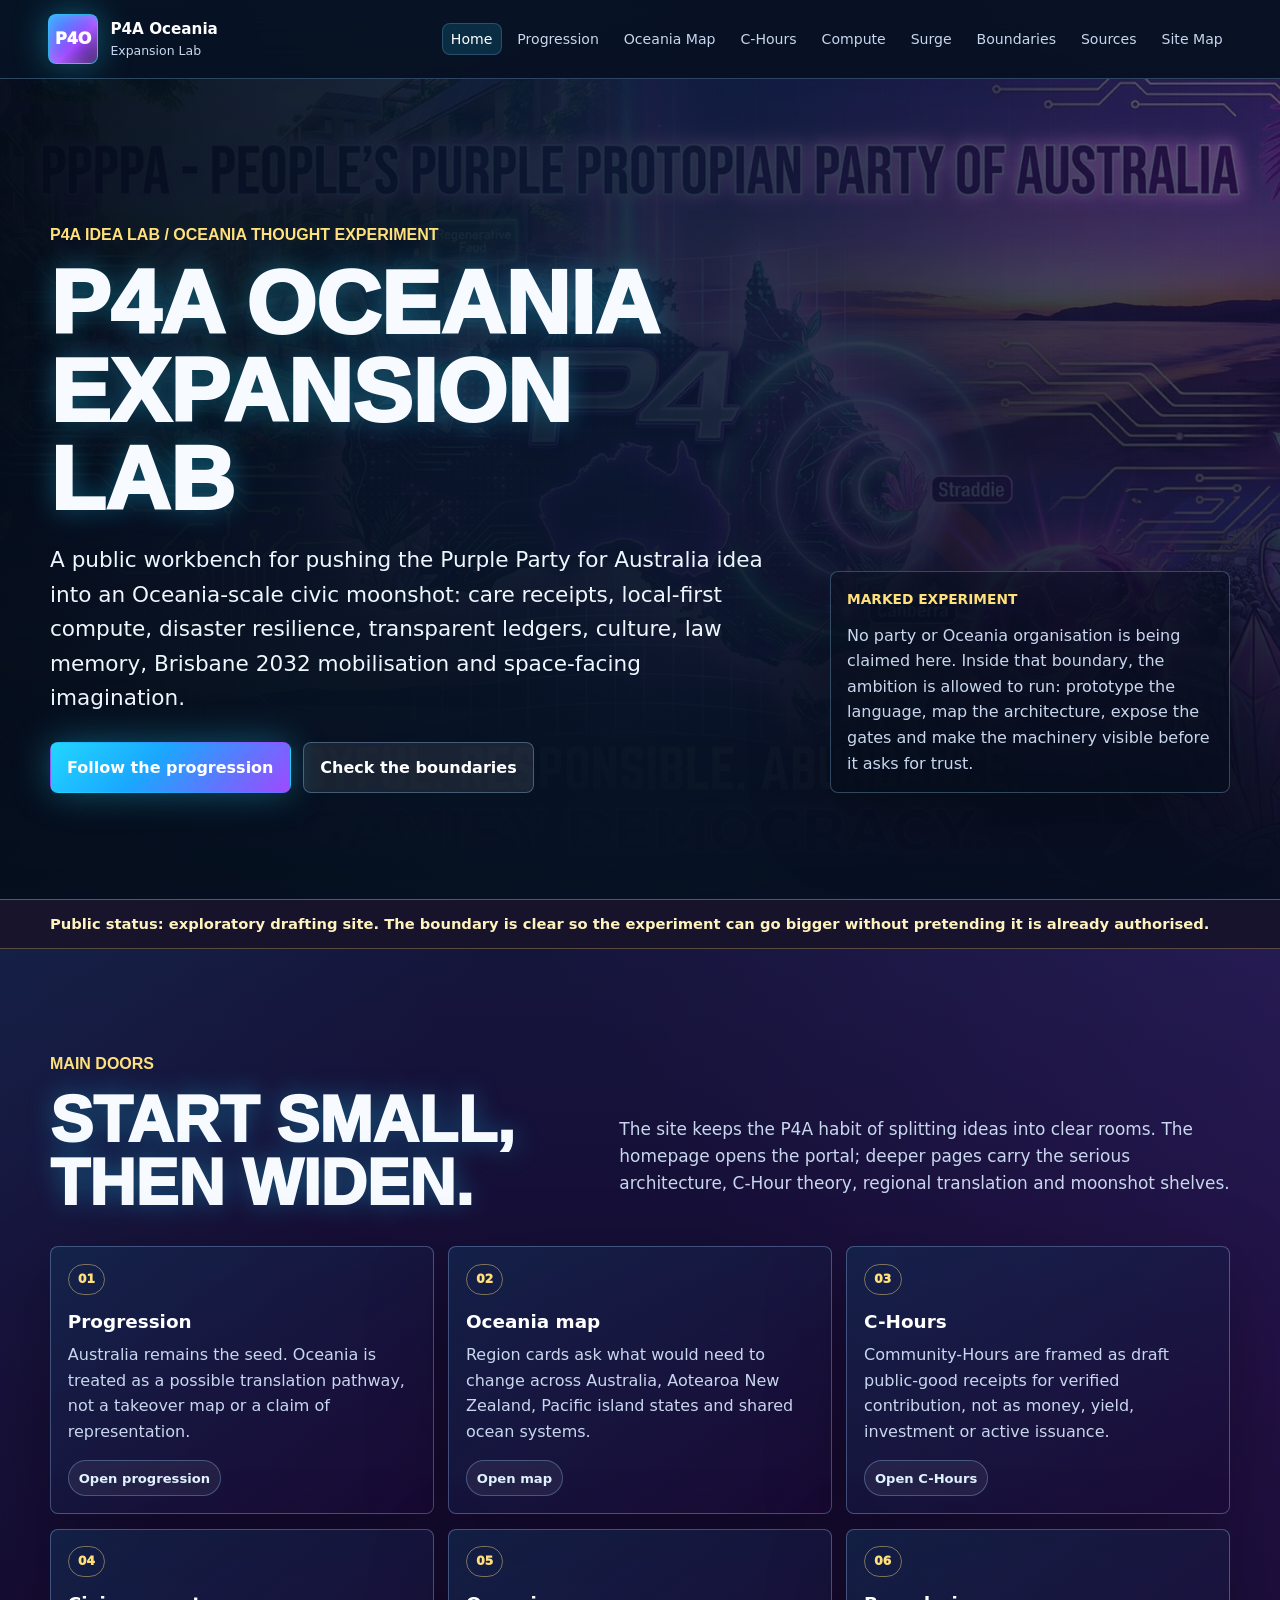
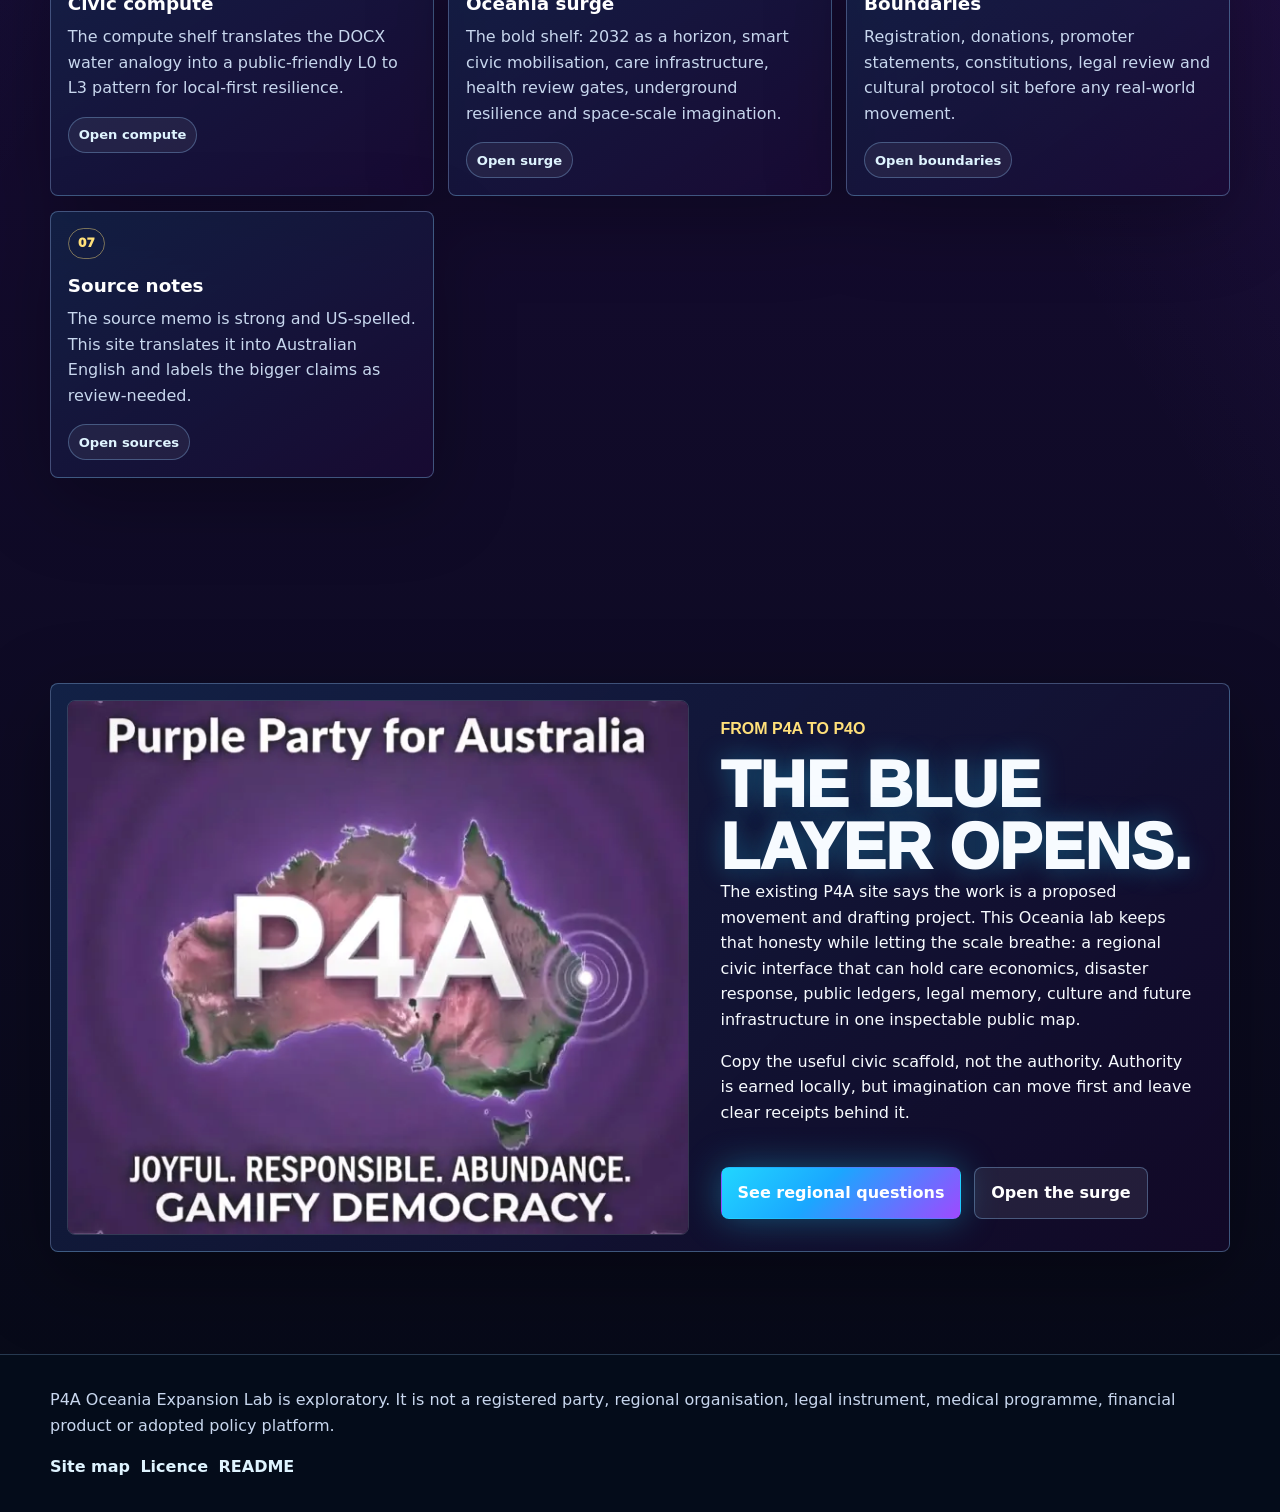
==== index.html @ 48893c46 "Create P4A Oceania expansion lab site" ====
<!doctype html>
<html lang="en-AU">
<head>
  <meta charset="utf-8">
  <meta name="viewport" content="width=device-width, initial-scale=1">
  <title>P4A Oceania Expansion Lab</title>
  <meta name="description" content="A blue-purple public idea lab exploring how the P4A civic workbench could translate across Oceania without overclaiming party, legal or policy status.">
  <meta name="theme-color" content="#102A4A">
  <link rel="icon" type="image/svg+xml" href="assets/favicon.svg">
  <link rel="stylesheet" href="styles.css">
</head>
<body>
  <a class="skip-link" href="#main">Skip to content</a>
  <header class="site-header">
    <a class="brand" href="index.html"><span class="brand-mark">P4O</span><span class="brand-text"><strong>P4A Oceania</strong><span>Expansion Lab</span></span></a>
    <button class="icon-button nav-toggle" type="button" data-nav-toggle aria-expanded="false" aria-label="Open navigation">Menu</button>
    <nav class="site-nav" data-nav aria-label="Main navigation">
      <a href="index.html" aria-current="page">Home</a>
      <a href="pages/progression.html">Progression</a>
      <a href="pages/oceania-map.html">Oceania Map</a>
      <a href="pages/c-hours.html">C-Hours</a>
      <a href="pages/compute.html">Compute</a>
      <a href="pages/surge.html">Surge</a>
      <a href="pages/compliance.html">Boundaries</a>
      <a href="pages/source-notes.html">Sources</a>
      <a href="pages/site-map.html">Site Map</a>
    </nav>
  </header>

  <main id="main">
    <section class="hero">
      <div class="hero-image"><img loading="eager" fetchpriority="high" decoding="async" src="assets/p4a-hero-wide.jpg" alt="Purple and blue civic artwork adapted from the P4A visual system"></div>
      <div class="hero-content hero-grid reveal">
        <div>
          <p class="eyebrow">P4A idea lab / Oceania thought experiment</p>
          <h1>P4A Oceania Expansion Lab</h1>
          <p class="hero-copy">A public workbench for pushing the Purple Party for Australia idea into an Oceania-scale civic moonshot: care receipts, local-first compute, disaster resilience, transparent ledgers, culture, law memory, Brisbane 2032 mobilisation and space-facing imagination.</p>
          <div class="hero-actions">
            <a class="button button-primary" href="pages/progression.html">Follow the progression</a>
            <a class="button button-secondary" href="pages/compliance.html">Check the boundaries</a>
          </div>
        </div>
        <aside class="status-card" aria-label="Project status">
          <strong>Marked experiment</strong>
          <p>No party or Oceania organisation is being claimed here. Inside that boundary, the ambition is allowed to run: prototype the language, map the architecture, expose the gates and make the machinery visible before it asks for trust.</p>
        </aside>
      </div>
    </section>

    <div class="notice-strip"><span>Public status: exploratory drafting site. The boundary is clear so the experiment can go bigger without pretending it is already authorised.</span></div>

    <section class="section">
      <div class="section-heading reveal">
        <div><p class="eyebrow">Main doors</p><h2>Start small, then widen.</h2></div>
        <p>The site keeps the P4A habit of splitting ideas into clear rooms. The homepage opens the portal; deeper pages carry the serious architecture, C-Hour theory, regional translation and moonshot shelves.</p>
      </div>
      <div class="feature-grid reveal">
        <article class="card">
          <span>01</span>
          <h3>Progression</h3>
          <p>Australia remains the seed. Oceania is treated as a possible translation pathway, not a takeover map or a claim of representation.</p>
          <div class="signal-row"><a href="pages/progression.html">Open progression</a></div>
        </article>
        <article class="card">
          <span>02</span>
          <h3>Oceania map</h3>
          <p>Region cards ask what would need to change across Australia, Aotearoa New Zealand, Pacific island states and shared ocean systems.</p>
          <div class="signal-row"><a href="pages/oceania-map.html">Open map</a></div>
        </article>
        <article class="card">
          <span>03</span>
          <h3>C-Hours</h3>
          <p>Community-Hours are framed as draft public-good receipts for verified contribution, not as money, yield, investment or active issuance.</p>
          <div class="signal-row"><a href="pages/c-hours.html">Open C-Hours</a></div>
        </article>
        <article class="card">
          <span>04</span>
          <h3>Civic compute</h3>
          <p>The compute shelf translates the DOCX water analogy into a public-friendly L0 to L3 pattern for local-first resilience.</p>
          <div class="signal-row"><a href="pages/compute.html">Open compute</a></div>
        </article>
        <article class="card">
          <span>05</span>
          <h3>Oceania surge</h3>
          <p>The bold shelf: 2032 as a horizon, smart civic mobilisation, care infrastructure, health review gates, underground resilience and space-scale imagination.</p>
          <div class="signal-row"><a href="pages/surge.html">Open surge</a></div>
        </article>
        <article class="card">
          <span>06</span>
          <h3>Boundaries</h3>
          <p>Registration, donations, promoter statements, constitutions, legal review and cultural protocol sit before any real-world movement.</p>
          <div class="signal-row"><a href="pages/compliance.html">Open boundaries</a></div>
        </article>
        <article class="card">
          <span>07</span>
          <h3>Source notes</h3>
          <p>The source memo is strong and US-spelled. This site translates it into Australian English and labels the bigger claims as review-needed.</p>
          <div class="signal-row"><a href="pages/source-notes.html">Open sources</a></div>
        </article>
      </div>
    </section>

    <section class="section">
      <div class="media-panel reveal">
        <img loading="lazy" decoding="async" src="assets/p4a-map-card.webp" alt="P4A map artwork used as the Australian seed reference">
        <div class="media-copy">
          <p class="eyebrow">From P4A to P4O</p>
          <h2>The blue layer opens.</h2>
          <p>The existing P4A site says the work is a proposed movement and drafting project. This Oceania lab keeps that honesty while letting the scale breathe: a regional civic interface that can hold care economics, disaster response, public ledgers, legal memory, culture and future infrastructure in one inspectable public map.</p>
          <p>Copy the useful civic scaffold, not the authority. Authority is earned locally, but imagination can move first and leave clear receipts behind it.</p>
          <div class="hero-actions">
            <a class="button button-primary" href="pages/oceania-map.html">See regional questions</a>
            <a class="button button-secondary" href="pages/surge.html">Open the surge</a>
          </div>
        </div>
      </div>
    </section>
  </main>

  <footer class="site-footer">
    <div>
      <p>P4A Oceania Expansion Lab is exploratory. It is not a registered party, regional organisation, legal instrument, medical programme, financial product or adopted policy platform.</p>
      <nav class="footer-links" aria-label="Footer links"><a href="pages/site-map.html">Site map</a><a href="LICENCE.md">Licence</a><a href="README.md">README</a></nav>
    </div>
  </footer>
  <script src="script.js"></script>
</body>
</html>
---- styles.css ----
:root {
  --void: #06101f;
  --deep: #08182c;
  --royal: #32115f;
  --grape: #6430bb;
  --violet: #9f49ff;
  --amethyst: #d9b6ff;
  --plasma: #ff55e6;
  --reef: #21d6ff;
  --blue: #1aa7ff;
  --green: #29e68b;
  --gold: #ffe07a;
  --text: #f7fbff;
  --muted: #c8d7ee;
  --soft: #91aed6;
  --line: rgba(151, 206, 255, 0.34);
  --glass: rgba(9, 28, 54, 0.72);
  --glass-strong: rgba(22, 50, 94, 0.84);
  --max: 1180px;
  --radius: 8px;
  color-scheme: dark;
}

* {
  box-sizing: border-box;
}

html {
  width: 100%;
  max-width: 100%;
  overflow-x: hidden;
  scroll-behavior: smooth;
}

body {
  margin: 0;
  width: 100%;
  max-width: 100%;
  min-height: 100vh;
  color: var(--text);
  font-family: Inter, ui-sans-serif, system-ui, -apple-system, BlinkMacSystemFont, "Segoe UI", sans-serif;
  line-height: 1.6;
  background:
    linear-gradient(120deg, rgba(33, 214, 255, 0.12), transparent 34%),
    linear-gradient(240deg, rgba(159, 73, 255, 0.2), transparent 42%),
    linear-gradient(180deg, #102a4a 0%, #170b34 45%, #060a16 100%);
  overflow-x: hidden;
  -webkit-text-size-adjust: 100%;
}

body::before {
  content: "";
  position: fixed;
  inset: 0;
  z-index: -2;
  background:
    linear-gradient(90deg, rgba(151, 206, 255, .08) 1px, transparent 1px),
    linear-gradient(0deg, rgba(151, 206, 255, .08) 1px, transparent 1px);
  background-size: 42px 42px;
  mask-image: linear-gradient(180deg, rgba(0,0,0,.86), rgba(0,0,0,.16));
}

body::after {
  content: "";
  position: fixed;
  inset: 0;
  z-index: -1;
  pointer-events: none;
  background: linear-gradient(180deg, rgba(6, 16, 31, .08), rgba(6, 16, 31, .78));
}

a {
  color: inherit;
}

img {
  display: block;
  max-width: 100%;
}

main, section, article, div, p, h1, h2, h3, span, a {
  min-width: 0;
}

.skip-link {
  position: absolute;
  left: 1rem;
  top: -5rem;
  z-index: 100;
  border-radius: 4px;
  padding: .7rem 1rem;
  background: var(--gold);
  color: #1d1630;
  font-weight: 900;
}

.skip-link:focus {
  top: 1rem;
}

.site-header {
  position: sticky;
  top: 0;
  z-index: 50;
  display: flex;
  flex-wrap: wrap;
  align-items: center;
  justify-content: space-between;
  gap: .75rem 1rem;
  padding: .85rem clamp(1rem, 4vw, 3rem);
  border-bottom: 1px solid rgba(151, 206, 255, .28);
  background: rgba(5, 13, 27, .86);
  backdrop-filter: blur(18px);
}

.brand {
  display: inline-flex;
  align-items: center;
  gap: .75rem;
  min-width: 13rem;
  text-decoration: none;
}

.brand-mark {
  display: grid;
  place-items: center;
  width: 3.15rem;
  height: 3.15rem;
  border: 1px solid rgba(33, 214, 255, .78);
  border-radius: 8px;
  background: linear-gradient(135deg, var(--blue), var(--violet) 58%, var(--royal));
  color: #fff;
  box-shadow: 0 0 34px rgba(33, 214, 255, .38), inset 0 0 16px rgba(255,255,255,.24);
  font-weight: 1000;
}

.brand-text {
  display: grid;
  color: var(--muted);
  font-size: .78rem;
}

.brand-text strong {
  color: white;
  font-size: .95rem;
}

.nav-toggle,
.icon-button.nav-toggle {
  display: none;
}

.site-nav {
  display: flex;
  flex: 1 1 44rem;
  flex-wrap: wrap;
  align-items: center;
  justify-content: flex-end;
  gap: .35rem .4rem;
  color: var(--muted);
  font-size: .88rem;
  line-height: 1.15;
}

.site-nav a {
  border-radius: 8px;
  padding: .5rem .58rem;
  text-decoration: none;
  white-space: nowrap;
}

.site-nav a:hover,
.site-nav a[aria-current="page"] {
  background: rgba(33, 214, 255, .14);
  color: white;
  box-shadow: inset 0 0 0 1px rgba(151, 206, 255, .22);
}

.button,
.icon-button {
  min-height: 2.7rem;
  border-radius: 8px;
  font: inherit;
  font-weight: 900;
}

.icon-button {
  display: inline-grid;
  place-items: center;
  border: 1px solid var(--line);
  padding: 0 .85rem;
  background: rgba(255,255,255,.08);
  color: white;
  cursor: pointer;
}

.button {
  display: inline-flex;
  align-items: center;
  justify-content: center;
  gap: .55rem;
  border: 1px solid transparent;
  padding: .75rem 1rem;
  text-decoration: none;
}

.button-primary {
  background: linear-gradient(135deg, var(--reef), var(--blue) 42%, var(--violet));
  color: white;
  box-shadow: 0 0 36px rgba(33, 214, 255, .34);
}

.button-secondary {
  border-color: var(--line);
  background: rgba(255,255,255,.08);
  color: white;
}

.hero {
  position: relative;
  display: grid;
  min-height: calc(100vh - 5rem);
  align-items: center;
  overflow: hidden;
  padding: clamp(4rem, 8vw, 7rem) clamp(1rem, 4vw, 3rem) clamp(2rem, 5vw, 4rem);
}

.hero-image {
  position: absolute;
  inset: 0;
  z-index: -1;
}

.hero-image img {
  width: 100%;
  height: 100%;
  object-fit: cover;
  opacity: .58;
  filter: saturate(1.18) contrast(1.08) hue-rotate(18deg);
}

.hero-image::after {
  content: "";
  position: absolute;
  inset: 0;
  background:
    linear-gradient(90deg, rgba(4, 11, 24, .95) 0%, rgba(8, 28, 54, .78) 48%, rgba(40, 13, 78, .38) 100%),
    linear-gradient(0deg, rgba(6, 10, 22, .97), transparent 48%);
}

.hero-content {
  width: min(100%, var(--max));
  margin: 0 auto;
}

.hero-grid {
  display: grid;
  grid-template-columns: minmax(0, 1fr) minmax(17rem, 25rem);
  gap: clamp(1.2rem, 4vw, 3rem);
  align-items: end;
}

.status-card {
  display: grid;
  gap: .8rem;
  border: 1px solid rgba(151, 206, 255, .3);
  border-radius: var(--radius);
  padding: 1rem;
  background: linear-gradient(180deg, rgba(5, 13, 27, .52), rgba(5, 13, 27, .78));
  box-shadow: 0 24px 80px rgba(0,0,0,.32);
}

.status-card strong {
  color: var(--gold);
  font-size: .86rem;
  text-transform: uppercase;
}

.status-card p {
  margin: 0;
  color: var(--muted);
}

.eyebrow {
  margin: 0 0 .75rem;
  color: var(--gold);
  font-family: Rajdhani, Inter, sans-serif;
  font-weight: 900;
  text-transform: uppercase;
}

h1, h2, h3 {
  letter-spacing: 0;
}

h1, h2 {
  margin: 0;
  font-family: Montserrat, Inter, sans-serif;
  font-weight: 1000;
  line-height: .98;
  text-transform: uppercase;
  text-shadow: 0 0 26px rgba(33, 214, 255, .34);
}

h1 {
  max-width: 14ch;
  font-size: clamp(2.7rem, 7vw, 6.4rem);
}

h2 {
  font-size: clamp(2.05rem, 5vw, 4.7rem);
}

h3 {
  margin: 0 0 .6rem;
  font-size: 1.15rem;
  line-height: 1.18;
}

p {
  margin-top: 0;
}

.hero-copy {
  max-width: 55rem;
  margin: 1.25rem 0 0;
  color: #eef7ff;
  font-size: clamp(1.08rem, 2vw, 1.35rem);
}

.hero-actions {
  display: flex;
  flex-wrap: wrap;
  gap: .8rem;
  margin-top: 1.6rem;
}

.section {
  padding: clamp(4rem, 8vw, 7rem) clamp(1rem, 4vw, 3rem);
}

.section > * {
  width: min(100%, var(--max));
  margin-right: auto;
  margin-left: auto;
}

.section-heading {
  display: grid;
  grid-template-columns: minmax(0, .88fr) minmax(18rem, 1fr);
  gap: 2rem;
  align-items: end;
  margin-bottom: 2rem;
}

.section-heading p:not(.eyebrow) {
  color: var(--muted);
  font-size: 1.06rem;
}

.notice-strip {
  border-top: 1px solid rgba(255, 224, 122, .34);
  border-bottom: 1px solid rgba(255, 224, 122, .28);
  padding: .78rem clamp(1rem, 4vw, 3rem);
  background: rgba(24, 19, 42, .9);
  color: #fff3bd;
  font-size: .92rem;
  font-weight: 820;
}

.notice-strip span {
  display: block;
  width: min(100%, var(--max));
  margin: 0 auto;
}

.feature-grid,
.phase-grid,
.region-grid,
.principle-grid {
  display: grid;
  gap: .9rem;
}

.feature-grid {
  grid-template-columns: repeat(3, minmax(0, 1fr));
}

.phase-grid,
.region-grid {
  grid-template-columns: repeat(2, minmax(0, 1fr));
}

.principle-grid {
  grid-template-columns: repeat(4, minmax(0, 1fr));
}

.card,
.phase-card,
.region-card,
.principle-card,
.source-panel {
  border: 1px solid var(--line);
  border-radius: var(--radius);
  background: linear-gradient(145deg, rgba(19, 45, 84, .6), rgba(27, 10, 54, .7));
  box-shadow: 0 24px 80px rgba(0,0,0,.26);
}

.card,
.phase-card,
.region-card,
.principle-card {
  min-height: 13rem;
  padding: 1.05rem;
}

.card p,
.phase-card p,
.region-card p,
.principle-card p,
.source-panel p,
.site-footer p {
  color: var(--muted);
}

.card span,
.phase-card span,
.region-card span,
.principle-card span,
.source-panel span {
  display: inline-grid;
  width: fit-content;
  margin-bottom: 1rem;
  border: 1px solid rgba(255, 224, 122, .44);
  border-radius: 999px;
  padding: .28rem .58rem;
  color: var(--gold);
  font-size: .76rem;
  font-weight: 950;
  text-transform: uppercase;
}

.card h3,
.phase-card h3,
.region-card h3,
.principle-card h3 {
  color: white;
}

.media-panel {
  display: grid;
  grid-template-columns: minmax(0, 1.1fr) minmax(18rem, .9fr);
  gap: 1rem;
  align-items: stretch;
  border: 1px solid var(--line);
  border-radius: var(--radius);
  padding: 1rem;
  background: linear-gradient(135deg, rgba(22, 50, 94, .58), rgba(20, 8, 42, .78));
  box-shadow: 0 24px 80px rgba(0,0,0,.34);
}

.media-panel img {
  width: 100%;
  height: 100%;
  min-height: 23rem;
  border: 1px solid rgba(255,255,255,.15);
  border-radius: 8px;
  object-fit: cover;
}

.media-copy {
  display: grid;
  align-content: center;
  padding: clamp(.6rem, 2vw, 1rem);
}

.page-hero {
  min-height: 60vh;
}

.page-hero h1 {
  max-width: 13ch;
}

.page-shell {
  display: grid;
  gap: 1rem;
  width: min(100%, var(--max));
  margin-inline: auto;
}

.source-panel {
  padding: clamp(1rem, 3vw, 1.35rem);
}

.source-panel h2 {
  max-width: 18ch;
  font-size: clamp(1.8rem, 4vw, 3.4rem);
}

.source-panel strong {
  color: white;
}

.source-panel ul,
.source-panel ol {
  display: grid;
  gap: .55rem;
  margin: .8rem 0 0;
  padding-left: 1.25rem;
  color: var(--muted);
}

.status-list {
  display: grid;
  gap: .7rem;
  margin: 1rem 0 0;
  padding: 0;
  list-style: none;
}

.status-list li {
  border: 1px solid rgba(151, 206, 255, .22);
  border-radius: 8px;
  padding: .85rem;
  background: rgba(255,255,255,.055);
  color: var(--muted);
}

.status-list strong {
  display: block;
  margin-bottom: .18rem;
  color: #fff;
}

.signal-row {
  display: flex;
  flex-wrap: wrap;
  gap: .55rem;
  margin-top: 1rem;
}

.signal-row a,
.signal-row span {
  display: inline-flex;
  align-items: center;
  min-height: 2.25rem;
  border: 1px solid rgba(151, 206, 255, .32);
  border-radius: 999px;
  padding: .32rem .62rem;
  background: rgba(255,255,255,.06);
  color: #dff4ff;
  font-size: .82rem;
  font-weight: 850;
  text-decoration: none;
}

.region-switcher {
  display: grid;
  gap: .9rem;
}

.region-buttons {
  display: flex;
  flex-wrap: wrap;
  gap: .45rem;
}

.region-buttons button {
  min-height: 2.45rem;
  border: 1px solid rgba(151, 206, 255, .35);
  border-radius: 8px;
  padding: .45rem .65rem;
  background: rgba(255,255,255,.07);
  color: #f7fbff;
  font: inherit;
  font-size: .86rem;
  font-weight: 900;
  cursor: pointer;
}

.region-buttons button:hover,
.region-buttons button:focus-visible,
.region-buttons button.is-active {
  border-color: rgba(255, 224, 122, .72);
  background: rgba(255, 224, 122, .13);
  color: #fff3bd;
}

.region-card[hidden],
.phase-card[hidden] {
  display: none;
}

.ocean-chart {
  position: relative;
  min-height: 22rem;
  overflow: hidden;
  border: 1px solid var(--line);
  border-radius: var(--radius);
  background:
    linear-gradient(90deg, rgba(151, 206, 255, .08) 1px, transparent 1px),
    linear-gradient(0deg, rgba(151, 206, 255, .08) 1px, transparent 1px),
    linear-gradient(145deg, rgba(5, 24, 46, .92), rgba(34, 14, 68, .82));
  background-size: 34px 34px, 34px 34px, auto;
}

.chart-node {
  position: absolute;
  display: grid;
  place-items: center;
  width: clamp(4.5rem, 14vw, 8rem);
  aspect-ratio: 1;
  border: 1px solid rgba(255,255,255,.26);
  border-radius: 50%;
  background: linear-gradient(135deg, rgba(33, 214, 255, .28), rgba(159, 73, 255, .34));
  color: white;
  font-weight: 950;
  text-align: center;
  box-shadow: 0 0 38px rgba(33, 214, 255, .22);
}

.chart-node:nth-child(1) { left: 12%; top: 45%; }
.chart-node:nth-child(2) { left: 43%; top: 28%; }
.chart-node:nth-child(3) { right: 12%; top: 20%; }
.chart-node:nth-child(4) { right: 22%; bottom: 14%; }
.chart-node:nth-child(5) { left: 29%; bottom: 12%; }

.next-trail {
  display: flex;
  flex-wrap: wrap;
  justify-content: space-between;
  gap: .75rem;
  padding-top: 1rem;
}

.site-footer {
  display: flex;
  flex-wrap: wrap;
  justify-content: space-between;
  gap: 1rem;
  border-top: 1px solid rgba(151, 206, 255, .24);
  padding: 2rem clamp(1rem, 4vw, 3rem);
  background: rgba(5, 13, 27, .9);
}

.site-footer > * {
  width: min(100%, var(--max));
  margin-inline: auto;
}

.footer-links {
  display: flex;
  flex-wrap: wrap;
  gap: .65rem;
}

.footer-links a {
  color: #dff4ff;
  font-weight: 850;
  text-decoration: none;
}

.floating-actions {
  position: fixed;
  right: clamp(.75rem, 2vw, 1.3rem);
  bottom: calc(.9rem + env(safe-area-inset-bottom));
  z-index: 90;
  display: flex;
  flex-direction: column;
  gap: .45rem;
  align-items: flex-end;
  opacity: 0;
  pointer-events: none;
  transform: translateY(.8rem);
  transition: opacity .18s ease, transform .18s ease;
}

.floating-actions.is-visible {
  opacity: 1;
  pointer-events: auto;
  transform: translateY(0);
}

.floating-top-button {
  min-height: 2.75rem;
  border: 1px solid rgba(255, 224, 122, .5);
  border-radius: 8px;
  padding: .62rem .82rem;
  background: rgba(5, 13, 27, .9);
  color: #fff3bd;
  font: inherit;
  font-size: .86rem;
  font-weight: 950;
  text-decoration: none;
  box-shadow: 0 0 28px rgba(33, 214, 255, .24);
  backdrop-filter: blur(14px);
  cursor: pointer;
}

.floating-top-button::before {
  content: "^";
  margin-right: .35rem;
}

.reveal {
  opacity: 0;
  transform: translateY(14px);
  transition: opacity .55s ease, transform .55s ease;
}

.reveal.is-visible {
  opacity: 1;
  transform: none;
}

@media (prefers-reduced-motion: reduce) {
  html {
    scroll-behavior: auto;
  }

  .reveal {
    opacity: 1;
    transform: none;
    transition: none;
  }
}

@media (max-width: 980px) {
  .hero-grid,
  .section-heading,
  .media-panel {
    grid-template-columns: 1fr;
  }

  .feature-grid,
  .phase-grid,
  .region-grid,
  .principle-grid {
    grid-template-columns: repeat(2, minmax(0, 1fr));
  }

  .media-panel img {
    min-height: 18rem;
  }
}

@media (max-width: 760px) {
  .site-header {
    align-items: stretch;
  }

  .brand {
    min-width: 0;
  }

  .nav-toggle,
  .icon-button.nav-toggle {
    display: inline-grid;
  }

  .site-nav {
    display: none;
    flex: 1 0 100%;
    justify-content: stretch;
  }

  .site-nav.is-open {
    display: grid;
    grid-template-columns: 1fr;
  }

  .site-nav a {
    min-height: 2.4rem;
    white-space: normal;
  }

  h1 {
    max-width: 100%;
    font-size: clamp(2.2rem, 13vw, 3.1rem);
  }

  h2 {
    font-size: clamp(1.85rem, 10vw, 2.7rem);
  }

  .hero,
  .section {
    padding-left: .9rem;
    padding-right: .9rem;
  }

  .feature-grid,
  .phase-grid,
  .region-grid,
  .principle-grid {
    grid-template-columns: 1fr;
  }

  .card,
  .phase-card,
  .region-card,
  .principle-card,
  .source-panel {
    min-height: 0;
    padding: .9rem;
  }

  .media-panel {
    padding: .75rem;
  }

  .media-panel img {
    min-height: 13rem;
  }

  .ocean-chart {
    min-height: 18rem;
  }

  .chart-node {
    width: clamp(4.2rem, 26vw, 5.8rem);
    font-size: .78rem;
  }

  .floating-actions {
    left: .65rem;
    right: .65rem;
    bottom: calc(.65rem + env(safe-area-inset-bottom));
    flex-direction: row;
    justify-content: flex-end;
    align-items: stretch;
  }

  .floating-top-button {
    min-height: 2.45rem;
    padding: .48rem .55rem;
    font-size: .76rem;
  }
}
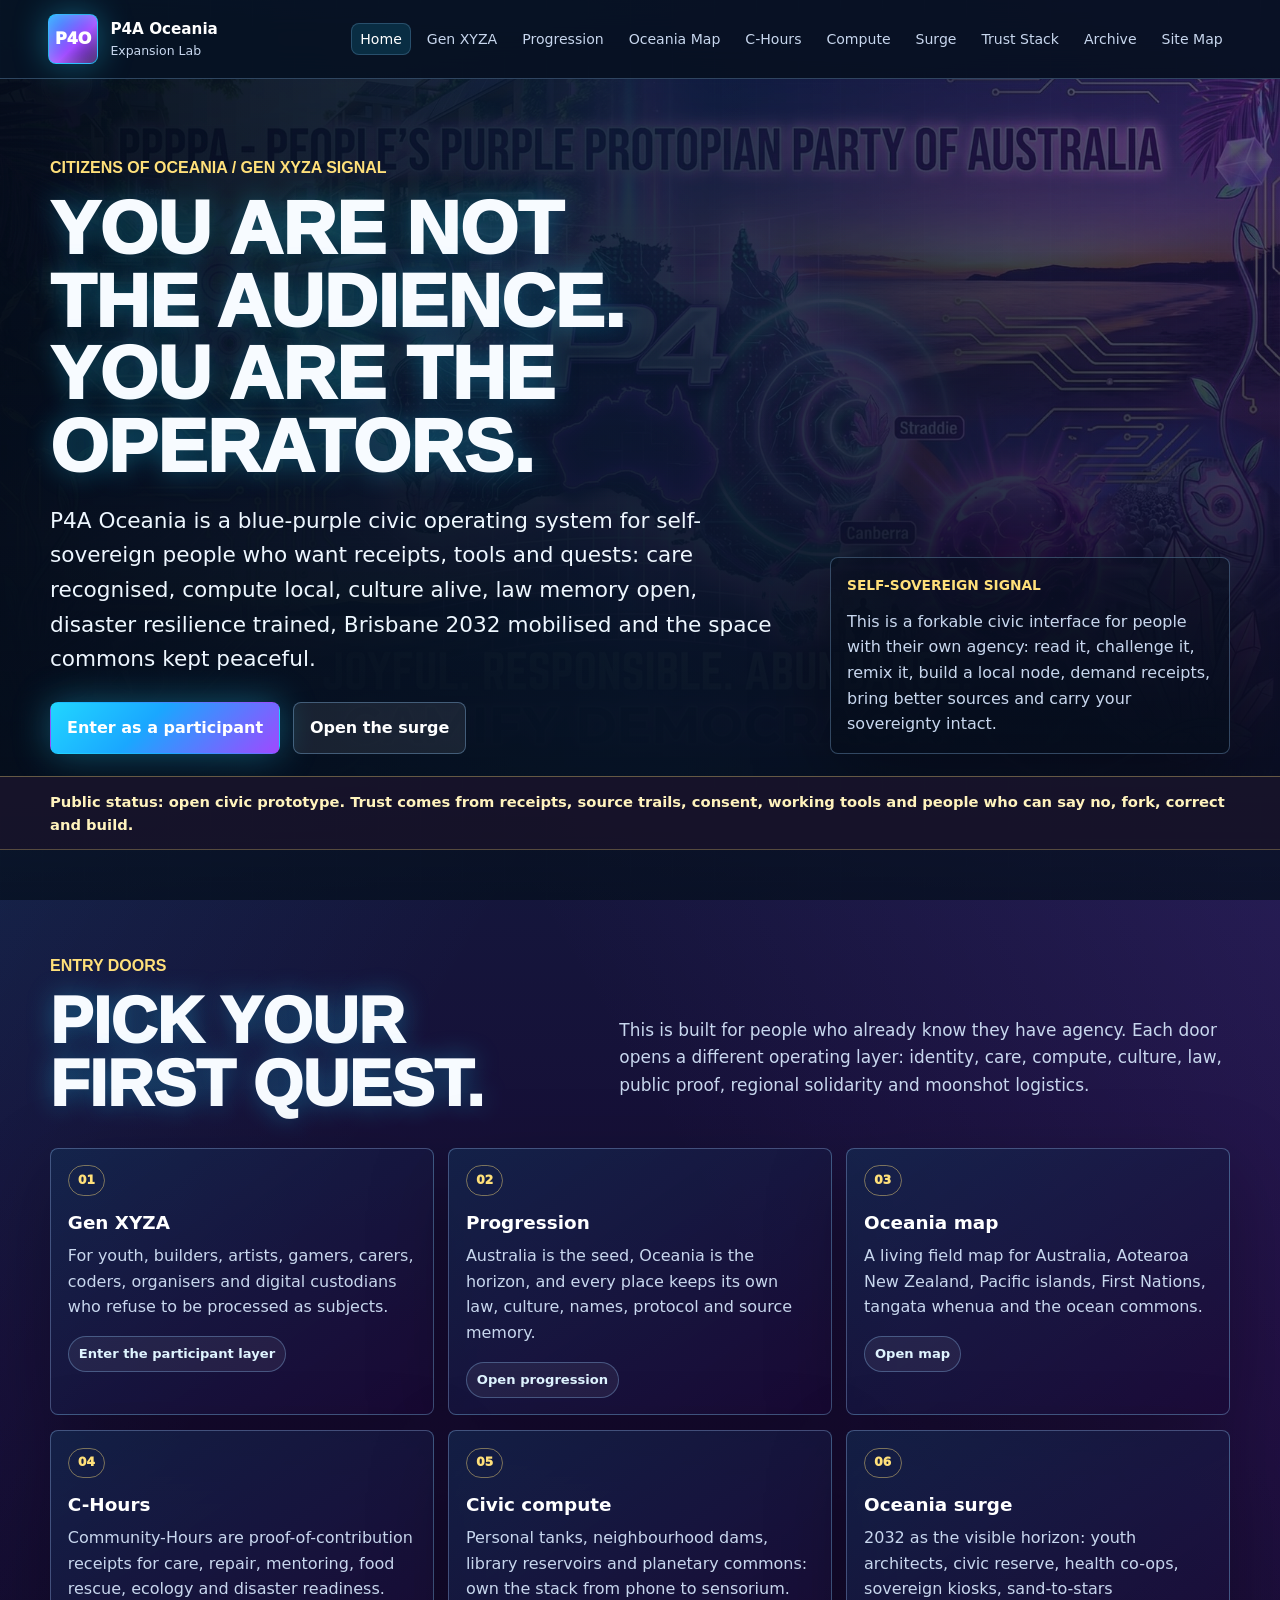
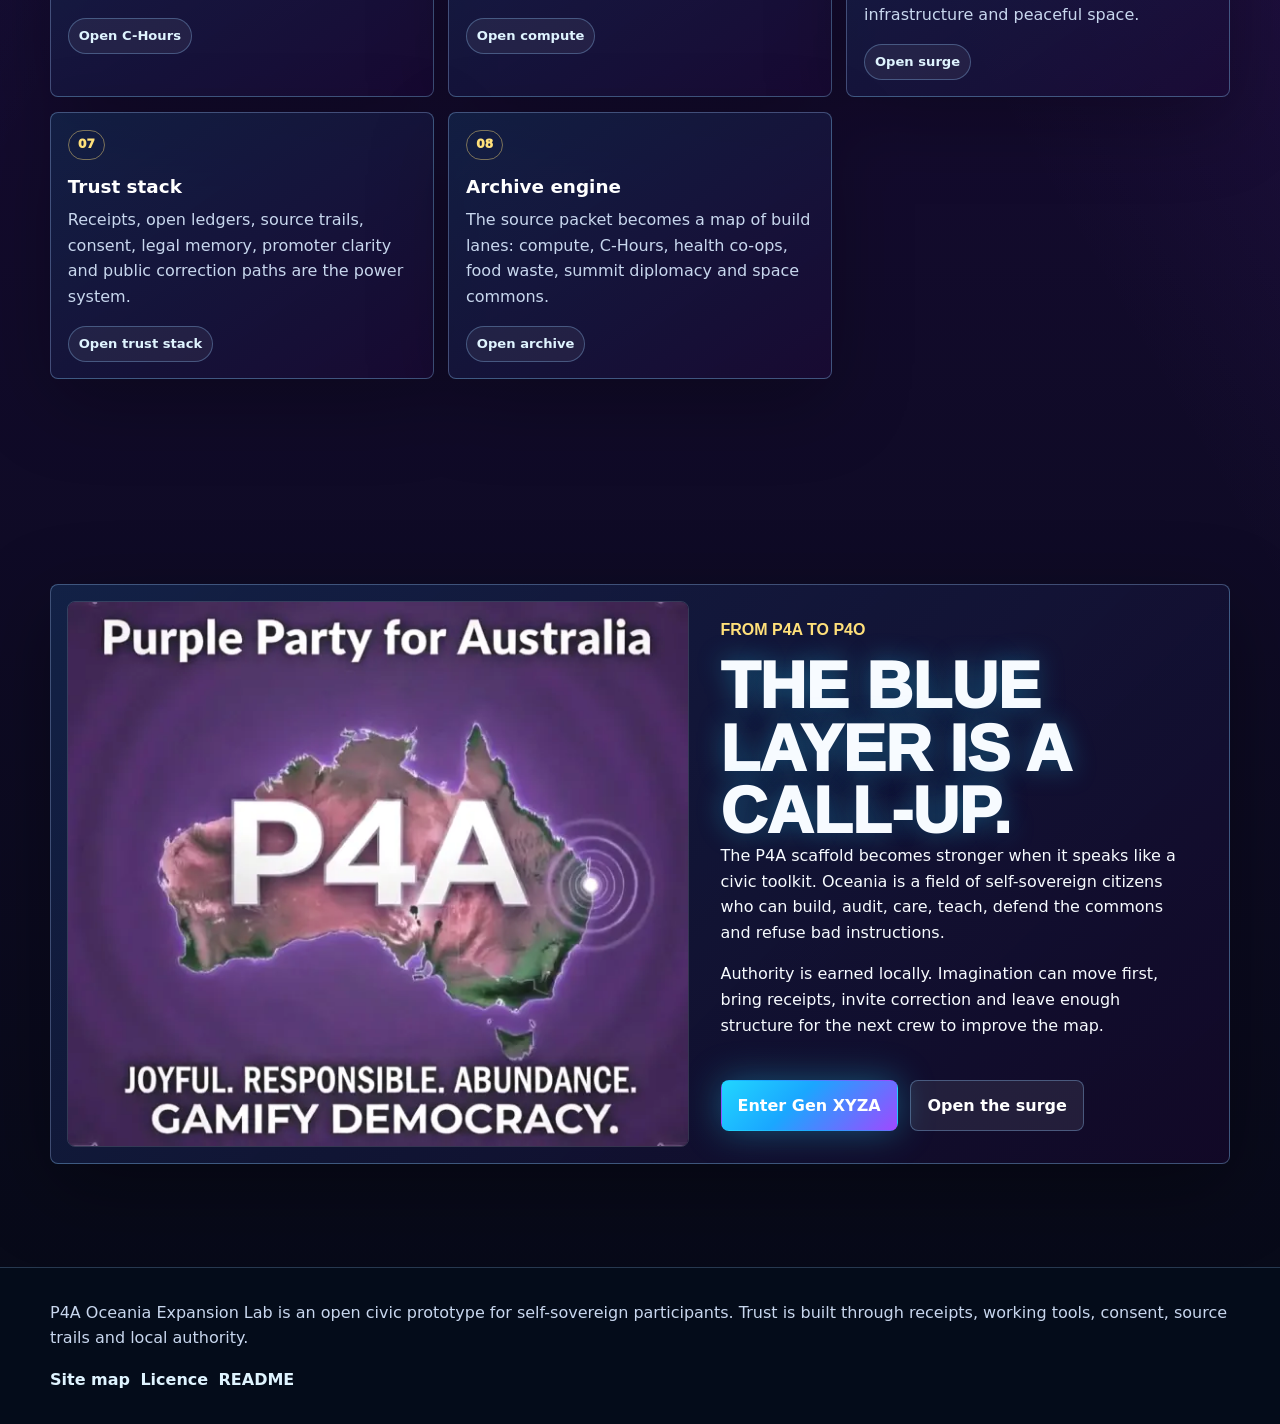
==== commit a898d84a: "Reframe site for self-sovereign Oceania participants" ====
--- a/index.html
+++ b/index.html
@@ -7,7 +7,7 @@
   <meta name="description" content="A blue-purple public idea lab exploring how the P4A civic workbench could translate across Oceania without overclaiming party, legal or policy status.">
   <meta name="theme-color" content="#102A4A">
   <link rel="icon" type="image/svg+xml" href="assets/favicon.svg">
-  <link rel="stylesheet" href="styles.css">
+  <link rel="stylesheet" href="styles.css?v=20260701c">
 </head>
 <body>
   <a class="skip-link" href="#main">Skip to content</a>
@@ -16,13 +16,14 @@
     <button class="icon-button nav-toggle" type="button" data-nav-toggle aria-expanded="false" aria-label="Open navigation">Menu</button>
     <nav class="site-nav" data-nav aria-label="Main navigation">
       <a href="index.html" aria-current="page">Home</a>
+      <a href="pages/gen-xyza.html">Gen XYZA</a>
       <a href="pages/progression.html">Progression</a>
       <a href="pages/oceania-map.html">Oceania Map</a>
       <a href="pages/c-hours.html">C-Hours</a>
       <a href="pages/compute.html">Compute</a>
       <a href="pages/surge.html">Surge</a>
-      <a href="pages/compliance.html">Boundaries</a>
-      <a href="pages/source-notes.html">Sources</a>
+      <a href="pages/compliance.html">Trust Stack</a>
+      <a href="pages/source-notes.html">Archive</a>
       <a href="pages/site-map.html">Site Map</a>
     </nav>
   </header>
@@ -32,70 +33,76 @@
       <div class="hero-image"><img loading="eager" fetchpriority="high" decoding="async" src="assets/p4a-hero-wide.jpg" alt="Purple and blue civic artwork adapted from the P4A visual system"></div>
       <div class="hero-content hero-grid reveal">
         <div>
-          <p class="eyebrow">P4A idea lab / Oceania thought experiment</p>
-          <h1>P4A Oceania Expansion Lab</h1>
-          <p class="hero-copy">A public workbench for pushing the Purple Party for Australia idea into an Oceania-scale civic moonshot: care receipts, local-first compute, disaster resilience, transparent ledgers, culture, law memory, Brisbane 2032 mobilisation and space-facing imagination.</p>
+          <p class="eyebrow">Citizens of Oceania / Gen XYZA signal</p>
+          <h1>You are not the audience. You are the operators.</h1>
+          <p class="hero-copy">P4A Oceania is a blue-purple civic operating system for self-sovereign people who want receipts, tools and quests: care recognised, compute local, culture alive, law memory open, disaster resilience trained, Brisbane 2032 mobilised and the space commons kept peaceful.</p>
           <div class="hero-actions">
-            <a class="button button-primary" href="pages/progression.html">Follow the progression</a>
-            <a class="button button-secondary" href="pages/compliance.html">Check the boundaries</a>
+            <a class="button button-primary" href="pages/gen-xyza.html">Enter as a participant</a>
+            <a class="button button-secondary" href="pages/surge.html">Open the surge</a>
           </div>
         </div>
         <aside class="status-card" aria-label="Project status">
-          <strong>Marked experiment</strong>
-          <p>No party or Oceania organisation is being claimed here. Inside that boundary, the ambition is allowed to run: prototype the language, map the architecture, expose the gates and make the machinery visible before it asks for trust.</p>
+          <strong>Self-sovereign signal</strong>
+          <p>This is a forkable civic interface for people with their own agency: read it, challenge it, remix it, build a local node, demand receipts, bring better sources and carry your sovereignty intact.</p>
         </aside>
       </div>
     </section>
 
-    <div class="notice-strip"><span>Public status: exploratory drafting site. The boundary is clear so the experiment can go bigger without pretending it is already authorised.</span></div>
+    <div class="notice-strip"><span>Public status: open civic prototype. Trust comes from receipts, source trails, consent, working tools and people who can say no, fork, correct and build.</span></div>
 
     <section class="section">
       <div class="section-heading reveal">
-        <div><p class="eyebrow">Main doors</p><h2>Start small, then widen.</h2></div>
-        <p>The site keeps the P4A habit of splitting ideas into clear rooms. The homepage opens the portal; deeper pages carry the serious architecture, C-Hour theory, regional translation and moonshot shelves.</p>
+        <div><p class="eyebrow">Entry doors</p><h2>Pick your first quest.</h2></div>
+        <p>This is built for people who already know they have agency. Each door opens a different operating layer: identity, care, compute, culture, law, public proof, regional solidarity and moonshot logistics.</p>
       </div>
       <div class="feature-grid reveal">
         <article class="card">
           <span>01</span>
+          <h3>Gen XYZA</h3>
+          <p>For youth, builders, artists, gamers, carers, coders, organisers and digital custodians who refuse to be processed as subjects.</p>
+          <div class="signal-row"><a href="pages/gen-xyza.html">Enter the participant layer</a></div>
+        </article>
+        <article class="card">
+          <span>02</span>
           <h3>Progression</h3>
-          <p>Australia remains the seed. Oceania is treated as a possible translation pathway, not a takeover map or a claim of representation.</p>
+          <p>Australia is the seed, Oceania is the horizon, and every place keeps its own law, culture, names, protocol and source memory.</p>
           <div class="signal-row"><a href="pages/progression.html">Open progression</a></div>
         </article>
         <article class="card">
-          <span>02</span>
+          <span>03</span>
           <h3>Oceania map</h3>
-          <p>Region cards ask what would need to change across Australia, Aotearoa New Zealand, Pacific island states and shared ocean systems.</p>
+          <p>A living field map for Australia, Aotearoa New Zealand, Pacific islands, First Nations, tangata whenua and the ocean commons.</p>
           <div class="signal-row"><a href="pages/oceania-map.html">Open map</a></div>
         </article>
         <article class="card">
-          <span>03</span>
+          <span>04</span>
           <h3>C-Hours</h3>
-          <p>Community-Hours are framed as draft public-good receipts for verified contribution, not as money, yield, investment or active issuance.</p>
+          <p>Community-Hours are proof-of-contribution receipts for care, repair, mentoring, food rescue, ecology and disaster readiness.</p>
           <div class="signal-row"><a href="pages/c-hours.html">Open C-Hours</a></div>
         </article>
         <article class="card">
-          <span>04</span>
+          <span>05</span>
           <h3>Civic compute</h3>
-          <p>The compute shelf translates the DOCX water analogy into a public-friendly L0 to L3 pattern for local-first resilience.</p>
+          <p>Personal tanks, neighbourhood dams, library reservoirs and planetary commons: own the stack from phone to sensorium.</p>
           <div class="signal-row"><a href="pages/compute.html">Open compute</a></div>
         </article>
         <article class="card">
-          <span>05</span>
+          <span>06</span>
           <h3>Oceania surge</h3>
-          <p>The bold shelf: 2032 as a horizon, smart civic mobilisation, care infrastructure, health review gates, underground resilience and space-scale imagination.</p>
+          <p>2032 as the visible horizon: youth architects, civic reserve, health co-ops, sovereign kiosks, sand-to-stars infrastructure and peaceful space.</p>
           <div class="signal-row"><a href="pages/surge.html">Open surge</a></div>
         </article>
         <article class="card">
-          <span>06</span>
-          <h3>Boundaries</h3>
-          <p>Registration, donations, promoter statements, constitutions, legal review and cultural protocol sit before any real-world movement.</p>
-          <div class="signal-row"><a href="pages/compliance.html">Open boundaries</a></div>
+          <span>07</span>
+          <h3>Trust stack</h3>
+          <p>Receipts, open ledgers, source trails, consent, legal memory, promoter clarity and public correction paths are the power system.</p>
+          <div class="signal-row"><a href="pages/compliance.html">Open trust stack</a></div>
         </article>
         <article class="card">
-          <span>07</span>
-          <h3>Source notes</h3>
-          <p>The source memo is strong and US-spelled. This site translates it into Australian English and labels the bigger claims as review-needed.</p>
-          <div class="signal-row"><a href="pages/source-notes.html">Open sources</a></div>
+          <span>08</span>
+          <h3>Archive engine</h3>
+          <p>The source packet becomes a map of build lanes: compute, C-Hours, health co-ops, food waste, summit diplomacy and space commons.</p>
+          <div class="signal-row"><a href="pages/source-notes.html">Open archive</a></div>
         </article>
       </div>
     </section>
@@ -105,11 +112,11 @@
         <img loading="lazy" decoding="async" src="assets/p4a-map-card.webp" alt="P4A map artwork used as the Australian seed reference">
         <div class="media-copy">
           <p class="eyebrow">From P4A to P4O</p>
-          <h2>The blue layer opens.</h2>
-          <p>The existing P4A site says the work is a proposed movement and drafting project. This Oceania lab keeps that honesty while letting the scale breathe: a regional civic interface that can hold care economics, disaster response, public ledgers, legal memory, culture and future infrastructure in one inspectable public map.</p>
-          <p>Copy the useful civic scaffold, not the authority. Authority is earned locally, but imagination can move first and leave clear receipts behind it.</p>
+          <h2>The blue layer is a call-up.</h2>
+          <p>The P4A scaffold becomes stronger when it speaks like a civic toolkit. Oceania is a field of self-sovereign citizens who can build, audit, care, teach, defend the commons and refuse bad instructions.</p>
+          <p>Authority is earned locally. Imagination can move first, bring receipts, invite correction and leave enough structure for the next crew to improve the map.</p>
           <div class="hero-actions">
-            <a class="button button-primary" href="pages/oceania-map.html">See regional questions</a>
+            <a class="button button-primary" href="pages/gen-xyza.html">Enter Gen XYZA</a>
             <a class="button button-secondary" href="pages/surge.html">Open the surge</a>
           </div>
         </div>
@@ -119,10 +126,10 @@
 
   <footer class="site-footer">
     <div>
-      <p>P4A Oceania Expansion Lab is exploratory. It is not a registered party, regional organisation, legal instrument, medical programme, financial product or adopted policy platform.</p>
+      <p>P4A Oceania Expansion Lab is an open civic prototype for self-sovereign participants. Trust is built through receipts, working tools, consent, source trails and local authority.</p>
       <nav class="footer-links" aria-label="Footer links"><a href="pages/site-map.html">Site map</a><a href="LICENCE.md">Licence</a><a href="README.md">README</a></nav>
     </div>
   </footer>
-  <script src="script.js"></script>
+  <script src="script.js?v=20260701c"></script>
 </body>
 </html>
--- a/styles.css
+++ b/styles.css
@@ -219,10 +219,10 @@
 .hero {
   position: relative;
   display: grid;
-  min-height: calc(100vh - 5rem);
+  min-height: min(43rem, calc(88vh - 4rem));
   align-items: center;
   overflow: hidden;
-  padding: clamp(4rem, 8vw, 7rem) clamp(1rem, 4vw, 3rem) clamp(2rem, 5vw, 4rem);
+  padding: clamp(3.25rem, 6vw, 5rem) clamp(1rem, 4vw, 3rem) clamp(1rem, 2vw, 1.4rem);
 }
 
 .hero-image {
@@ -304,7 +304,7 @@
 
 h1 {
   max-width: 14ch;
-  font-size: clamp(2.7rem, 7vw, 6.4rem);
+  font-size: clamp(2.7rem, 5.8vw, 5.25rem);
 }
 
 h2 {
@@ -777,7 +777,7 @@
 
   h1 {
     max-width: 100%;
-    font-size: clamp(2.2rem, 13vw, 3.1rem);
+    font-size: clamp(2.1rem, 11vw, 2.75rem);
   }
 
   h2 {
@@ -795,6 +795,10 @@
   .region-grid,
   .principle-grid {
     grid-template-columns: 1fr;
+  }
+
+  .hero-grid .status-card {
+    display: none;
   }
 
   .card,
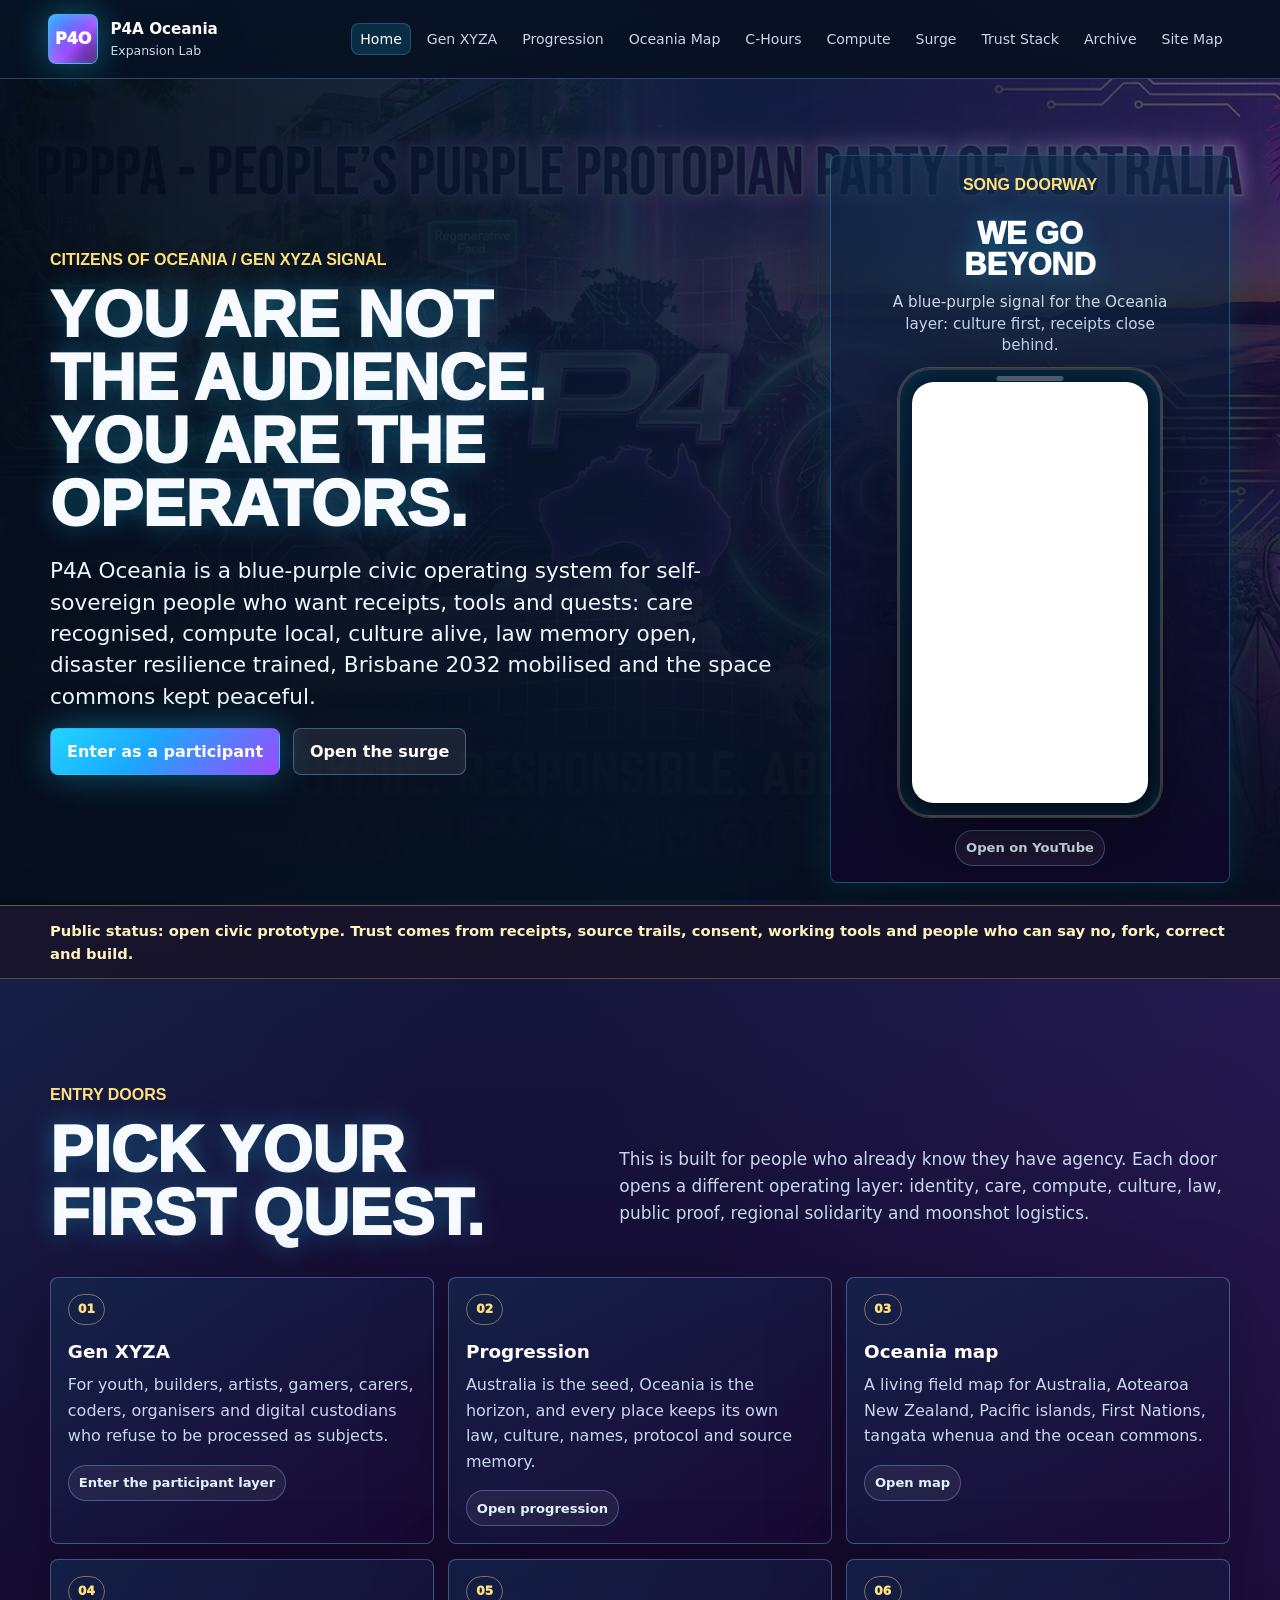
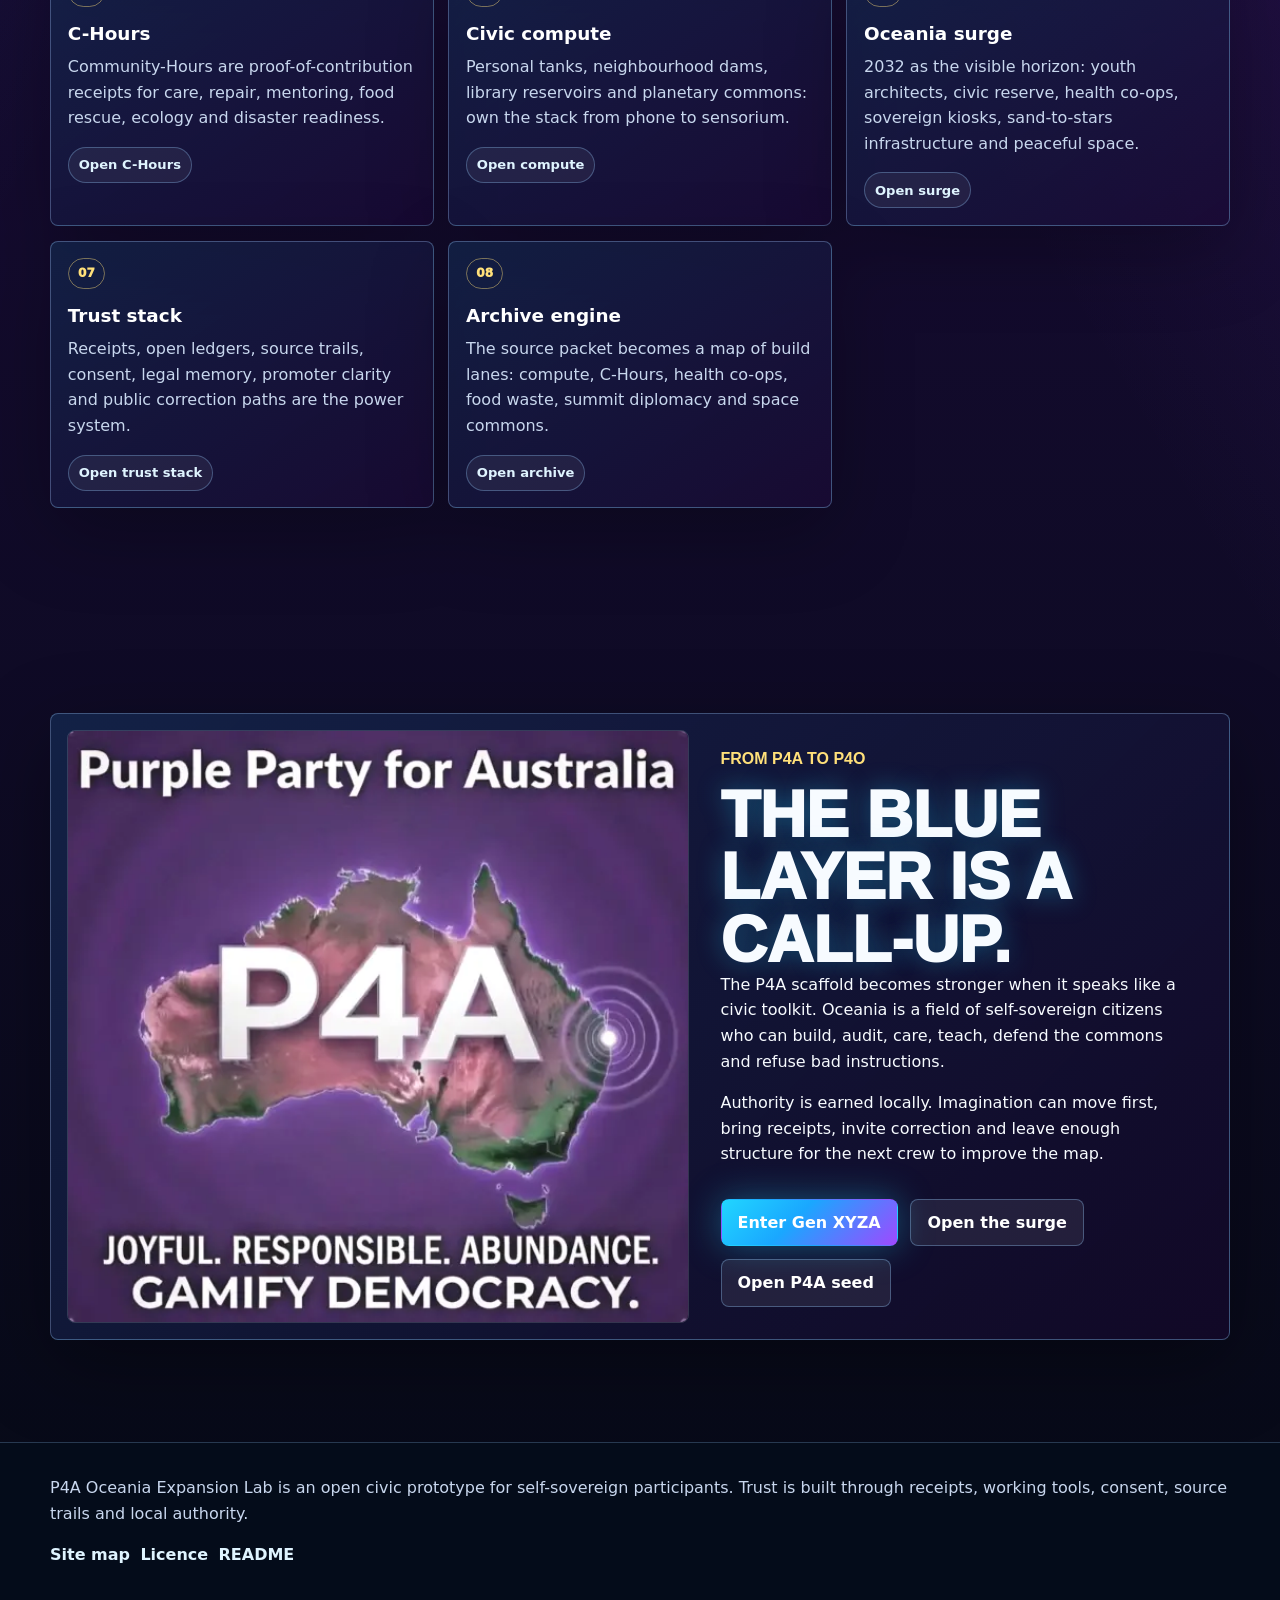
==== commit d4911836: "Add homepage song phone frame and P4A bridges" ====
--- a/index.html
+++ b/index.html
@@ -7,7 +7,7 @@
   <meta name="description" content="A blue-purple public idea lab exploring how the P4A civic workbench could translate across Oceania without overclaiming party, legal or policy status.">
   <meta name="theme-color" content="#102A4A">
   <link rel="icon" type="image/svg+xml" href="assets/favicon.svg">
-  <link rel="stylesheet" href="styles.css?v=20260701c">
+  <link rel="stylesheet" href="styles.css?v=20260702g">
 </head>
 <body>
   <a class="skip-link" href="#main">Skip to content</a>
@@ -41,9 +41,14 @@
             <a class="button button-secondary" href="pages/surge.html">Open the surge</a>
           </div>
         </div>
-        <aside class="status-card" aria-label="Project status">
-          <strong>Self-sovereign signal</strong>
-          <p>This is a forkable civic interface for people with their own agency: read it, challenge it, remix it, build a local node, demand receipts, bring better sources and carry your sovereignty intact.</p>
+        <aside class="home-phone-panel" aria-label="Embedded song video for We Go Beyond f1">
+          <p class="eyebrow">Song doorway</p>
+          <h2>We Go Beyond</h2>
+          <p>A blue-purple signal for the Oceania layer: culture first, receipts close behind.</p>
+          <div class="phone-frame">
+            <iframe src="https://www.youtube-nocookie.com/embed/Vrgpv78qXxc" title="We Go Beyond f1 YouTube video" loading="lazy" allow="accelerometer; autoplay; clipboard-write; encrypted-media; gyroscope; picture-in-picture; web-share" allowfullscreen></iframe>
+          </div>
+          <div class="signal-row"><a href="https://youtu.be/Vrgpv78qXxc?si=RnGW0ozOPz7YFA8O" target="_blank" rel="noopener">Open on YouTube</a></div>
         </aside>
       </div>
     </section>
@@ -118,6 +123,7 @@
           <div class="hero-actions">
             <a class="button button-primary" href="pages/gen-xyza.html">Enter Gen XYZA</a>
             <a class="button button-secondary" href="pages/surge.html">Open the surge</a>
+            <a class="button button-secondary" href="https://auraofintelligence.github.io/p4a_xyz/" target="_blank" rel="noopener">Open P4A seed</a>
           </div>
         </div>
       </div>
@@ -130,6 +136,6 @@
       <nav class="footer-links" aria-label="Footer links"><a href="pages/site-map.html">Site map</a><a href="LICENCE.md">Licence</a><a href="README.md">README</a></nav>
     </div>
   </footer>
-  <script src="script.js?v=20260701c"></script>
+  <script src="script.js?v=20260702g"></script>
 </body>
 </html>
--- a/styles.css
+++ b/styles.css
@@ -257,7 +257,11 @@
   display: grid;
   grid-template-columns: minmax(0, 1fr) minmax(17rem, 25rem);
   gap: clamp(1.2rem, 4vw, 3rem);
-  align-items: end;
+  align-items: center;
+}
+
+.hero-grid > div:first-child {
+  margin-top: -1rem;
 }
 
 .status-card {
@@ -279,6 +283,81 @@
 .status-card p {
   margin: 0;
   color: var(--muted);
+}
+
+.home-phone-panel {
+  display: grid;
+  gap: .72rem;
+  justify-items: center;
+  align-self: end;
+  border: 1px solid rgba(33, 214, 255, .32);
+  border-radius: var(--radius);
+  padding: 1rem;
+  background:
+    linear-gradient(180deg, rgba(8, 31, 58, .58), rgba(16, 8, 42, .84)),
+    radial-gradient(circle at 50% 0%, rgba(33, 214, 255, .18), transparent 58%);
+  box-shadow: 0 24px 80px rgba(0,0,0,.36), 0 0 36px rgba(33, 214, 255, .18);
+}
+
+.home-phone-panel h2 {
+  max-width: 12ch;
+  margin: -.15rem 0 0;
+  color: white;
+  font-size: clamp(1.4rem, 2.4vw, 2.25rem);
+  line-height: 1;
+  text-align: center;
+  text-transform: uppercase;
+}
+
+.home-phone-panel p:not(.eyebrow) {
+  max-width: 18rem;
+  margin: 0;
+  color: var(--muted);
+  text-align: center;
+  font-size: .95rem;
+  line-height: 1.42;
+}
+
+.home-phone-panel .phone-frame {
+  width: min(100%, 16.5rem);
+}
+
+.home-phone-panel .signal-row {
+  justify-content: center;
+  margin-top: .1rem;
+}
+
+.phone-frame {
+  position: relative;
+  width: min(100%, 21rem);
+  margin-inline: auto;
+  border: 2px solid rgba(255,255,255,.2);
+  border-radius: 2rem;
+  padding: .72rem;
+  background: linear-gradient(180deg, rgba(4, 20, 40, .96), rgba(3, 5, 18, .98));
+  box-shadow: 0 0 0 1px rgba(255, 224, 122, .22), 0 24px 80px rgba(0,0,0,.42), inset 0 0 34px rgba(33, 214, 255, .18);
+}
+
+.phone-frame::before {
+  content: "";
+  position: absolute;
+  top: .36rem;
+  left: 50%;
+  z-index: 1;
+  width: 4.2rem;
+  height: .34rem;
+  transform: translateX(-50%);
+  border-radius: 999px;
+  background: rgba(255,255,255,.28);
+}
+
+.phone-frame iframe {
+  display: block;
+  width: 100%;
+  aspect-ratio: 9 / 16;
+  border: 0;
+  border-radius: 1.35rem;
+  background: #030512;
 }
 
 .eyebrow {
@@ -304,7 +383,7 @@
 
 h1 {
   max-width: 14ch;
-  font-size: clamp(2.7rem, 5.8vw, 5.25rem);
+  font-size: clamp(2.7rem, 5vw, 4.55rem);
 }
 
 h2 {
@@ -326,13 +405,19 @@
   margin: 1.25rem 0 0;
   color: #eef7ff;
   font-size: clamp(1.08rem, 2vw, 1.35rem);
+  line-height: 1.45;
 }
 
 .hero-actions {
   display: flex;
   flex-wrap: wrap;
   gap: .8rem;
-  margin-top: 1.6rem;
+  margin-top: 1rem;
+}
+
+.hero-actions .button {
+  padding-top: .62rem;
+  padding-bottom: .62rem;
 }
 
 .section {
@@ -733,6 +818,11 @@
     grid-template-columns: 1fr;
   }
 
+  .home-phone-panel {
+    justify-self: start;
+    width: min(100%, 26rem);
+  }
+
   .feature-grid,
   .phase-grid,
   .region-grid,
@@ -799,6 +889,19 @@
 
   .hero-grid .status-card {
     display: none;
+  }
+
+  .home-phone-panel {
+    justify-self: center;
+    padding: .85rem;
+  }
+
+  .home-phone-panel .phone-frame {
+    width: min(100%, 13.5rem);
+  }
+
+  .home-phone-panel p:not(.eyebrow) {
+    font-size: .88rem;
   }
 
   .card,
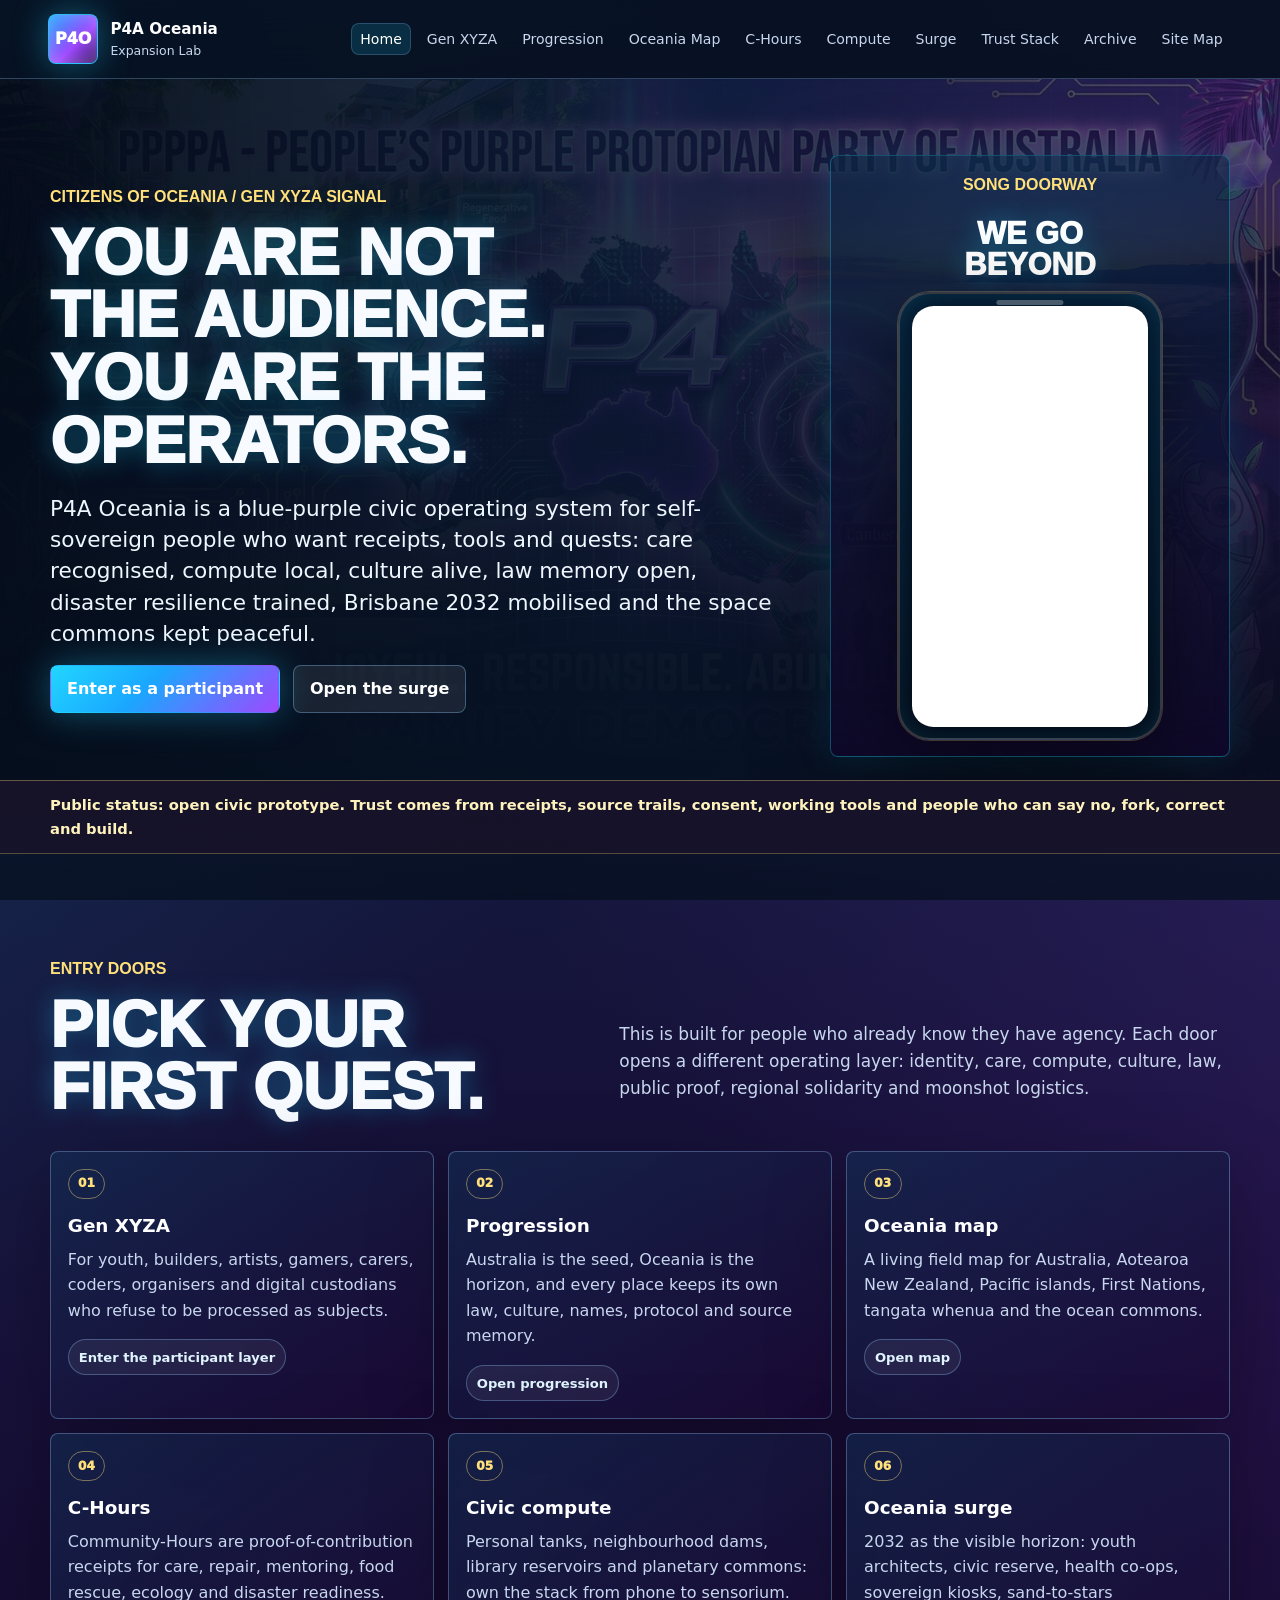
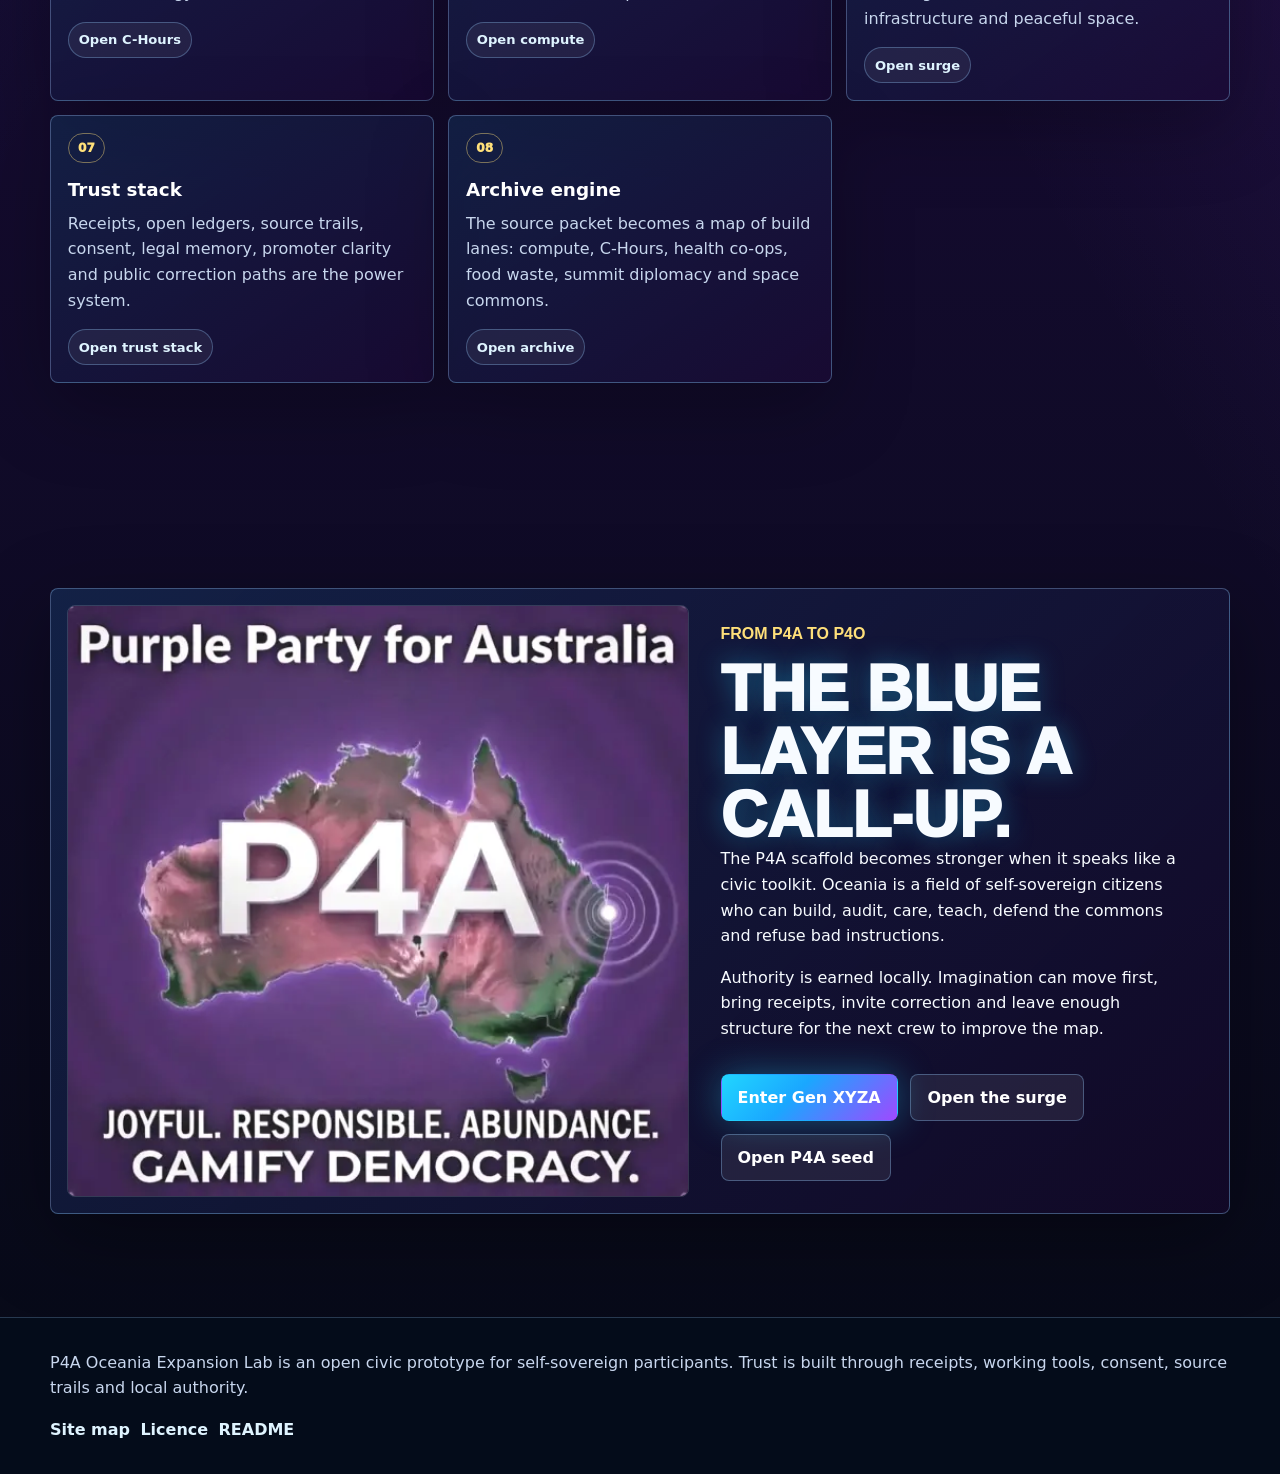
==== commit b253cb3f: "Remove extra YouTube link from homepage phone card" ====
--- a/index.html
+++ b/index.html
@@ -7,7 +7,7 @@
   <meta name="description" content="A blue-purple public idea lab exploring how the P4A civic workbench could translate across Oceania without overclaiming party, legal or policy status.">
   <meta name="theme-color" content="#102A4A">
   <link rel="icon" type="image/svg+xml" href="assets/favicon.svg">
-  <link rel="stylesheet" href="styles.css?v=20260702g">
+  <link rel="stylesheet" href="styles.css?v=20260702h">
 </head>
 <body>
   <a class="skip-link" href="#main">Skip to content</a>
@@ -44,11 +44,9 @@
         <aside class="home-phone-panel" aria-label="Embedded song video for We Go Beyond f1">
           <p class="eyebrow">Song doorway</p>
           <h2>We Go Beyond</h2>
-          <p>A blue-purple signal for the Oceania layer: culture first, receipts close behind.</p>
           <div class="phone-frame">
             <iframe src="https://www.youtube-nocookie.com/embed/Vrgpv78qXxc" title="We Go Beyond f1 YouTube video" loading="lazy" allow="accelerometer; autoplay; clipboard-write; encrypted-media; gyroscope; picture-in-picture; web-share" allowfullscreen></iframe>
           </div>
-          <div class="signal-row"><a href="https://youtu.be/Vrgpv78qXxc?si=RnGW0ozOPz7YFA8O" target="_blank" rel="noopener">Open on YouTube</a></div>
         </aside>
       </div>
     </section>
@@ -136,6 +134,6 @@
       <nav class="footer-links" aria-label="Footer links"><a href="pages/site-map.html">Site map</a><a href="LICENCE.md">Licence</a><a href="README.md">README</a></nav>
     </div>
   </footer>
-  <script src="script.js?v=20260702g"></script>
+  <script src="script.js?v=20260702h"></script>
 </body>
 </html>
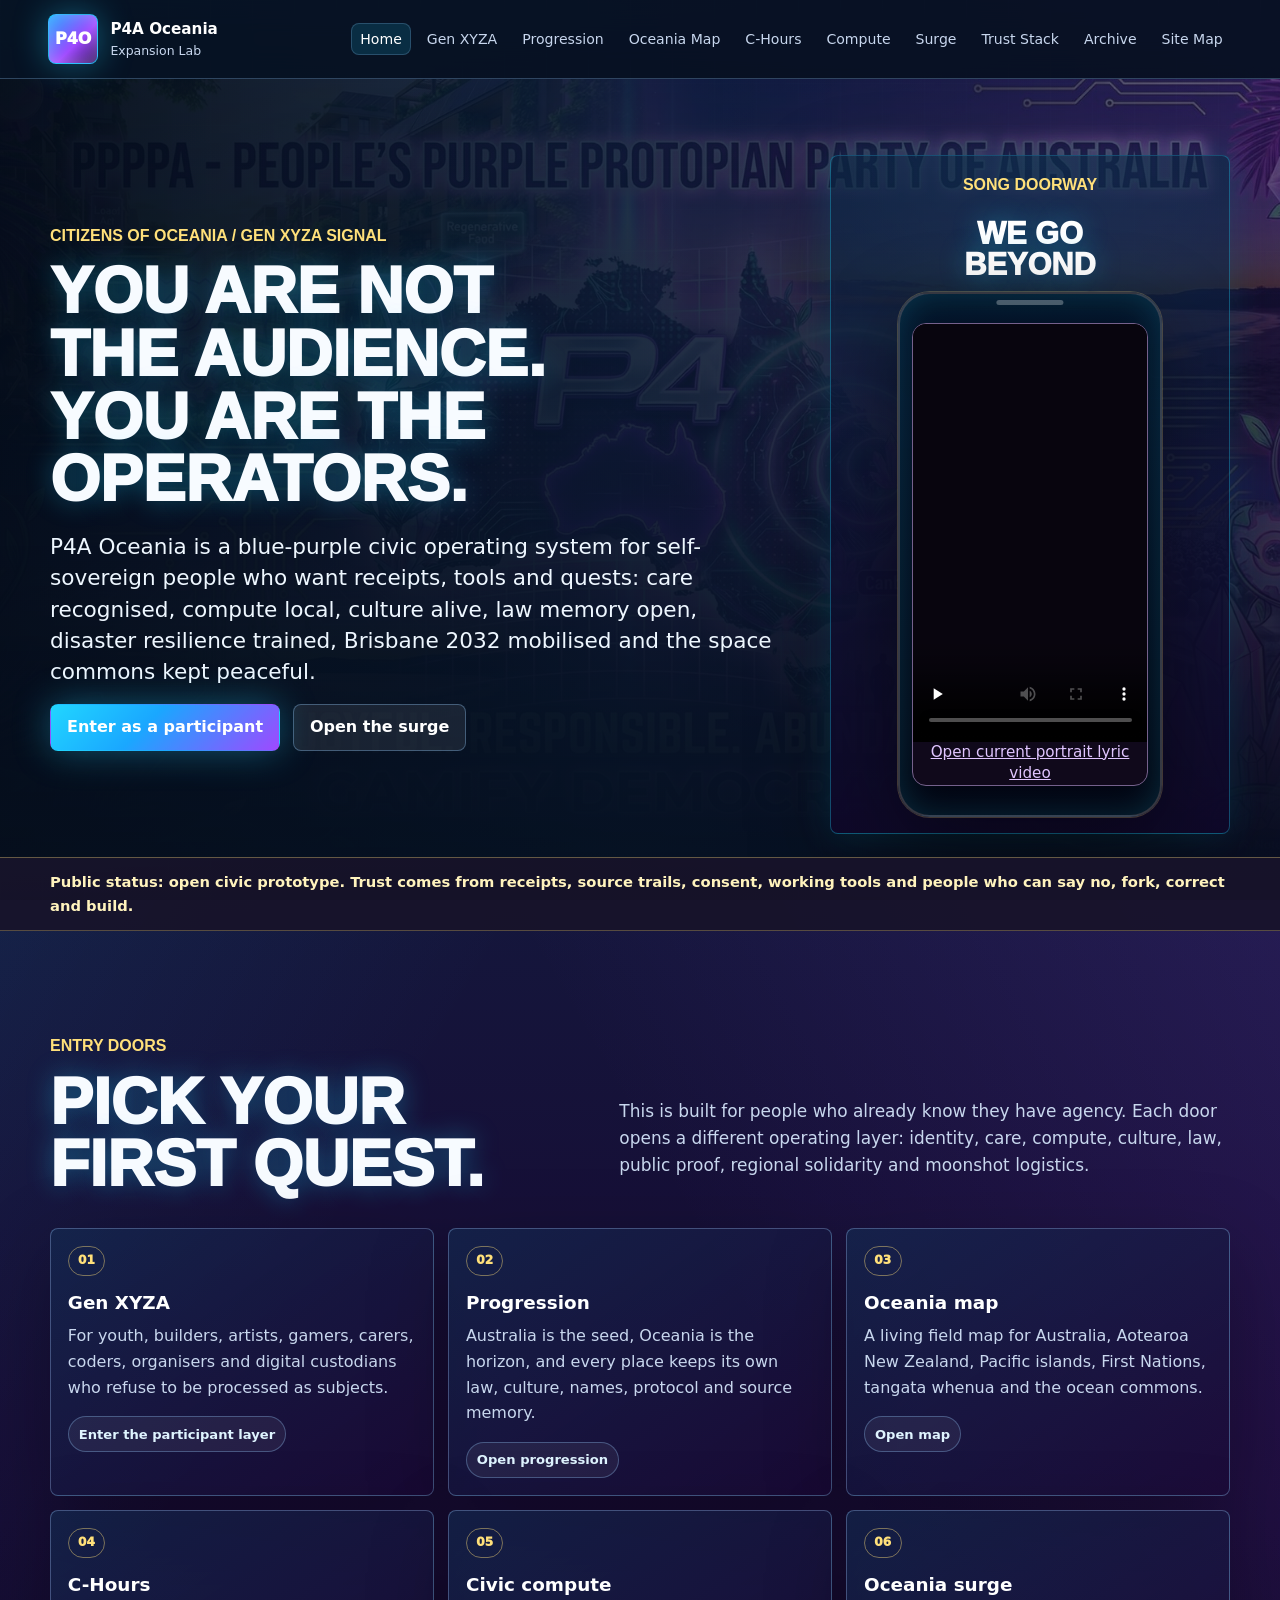
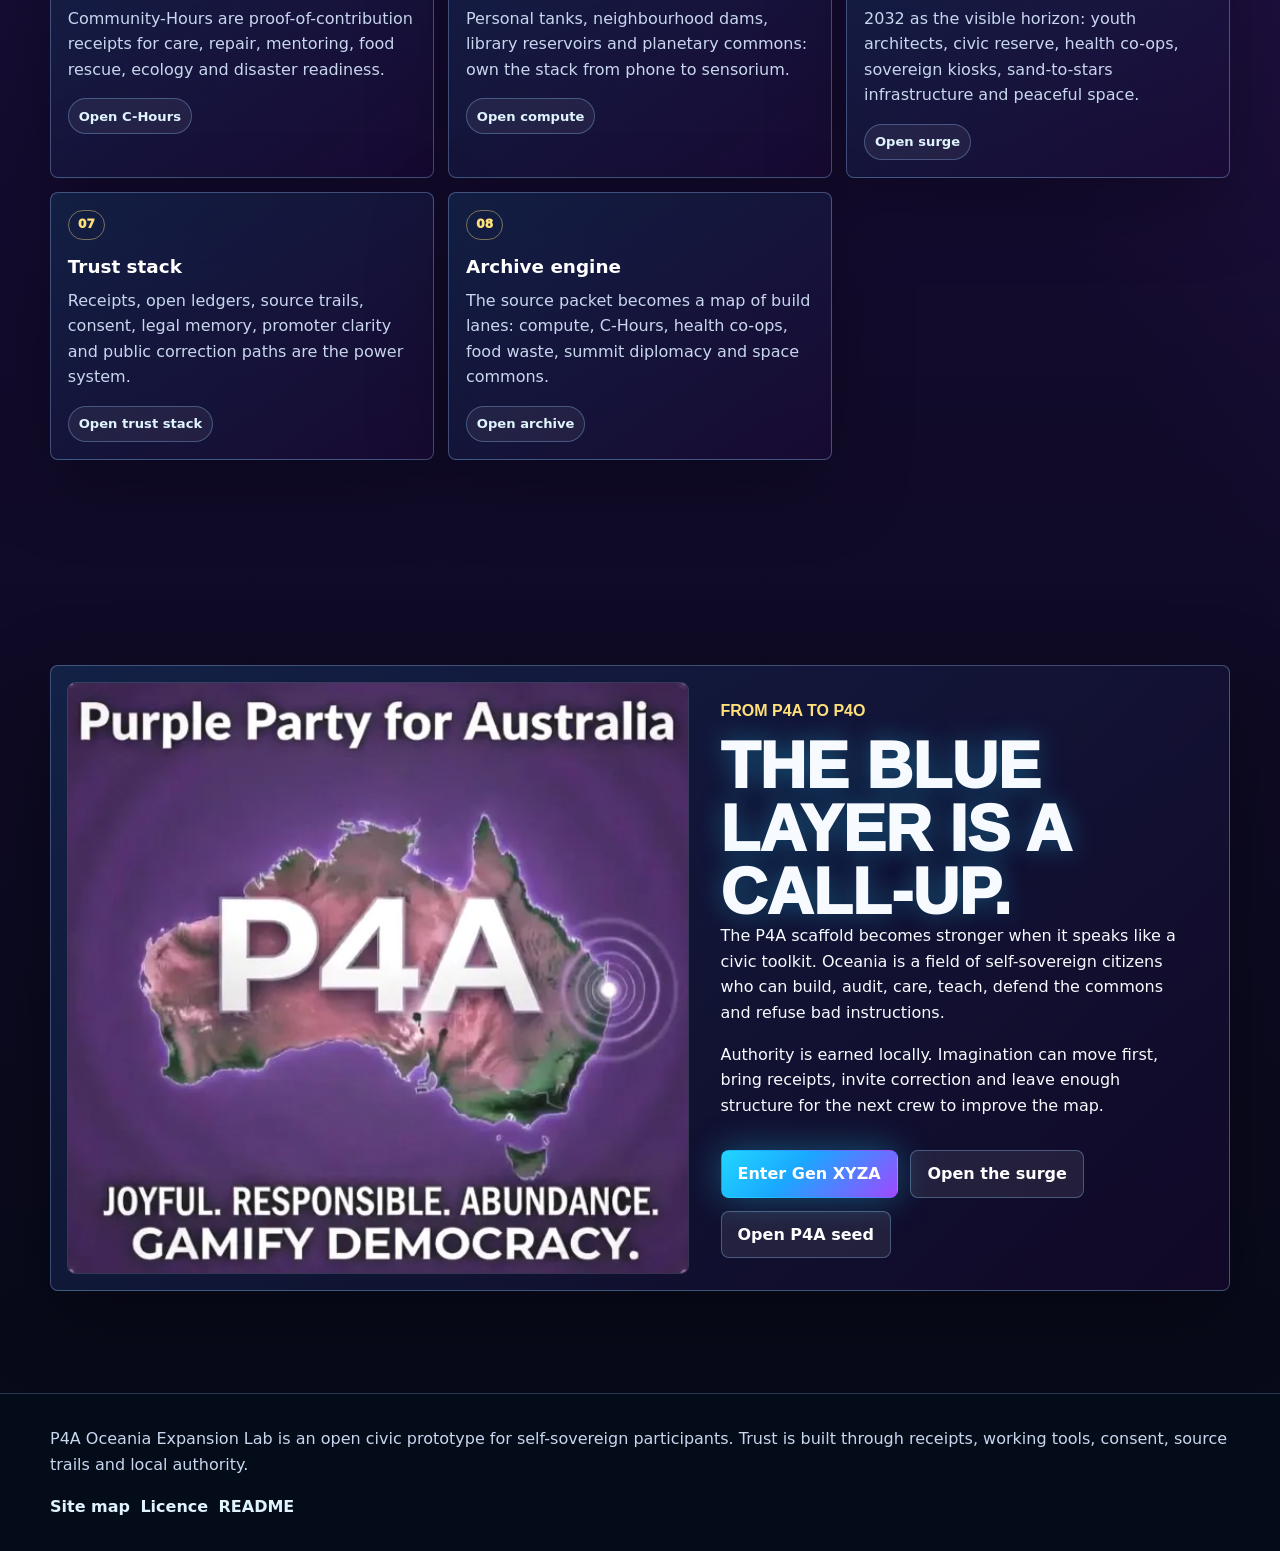
==== commit 536b5a3e: "Use current portrait lyric videos and reviewed song posters" ====
--- a/index.html
+++ b/index.html
@@ -8,6 +8,12 @@
   <meta name="theme-color" content="#102A4A">
   <link rel="icon" type="image/svg+xml" href="assets/favicon.svg">
   <link rel="stylesheet" href="styles.css?v=20260702h">
+<style id="network-portrait-style">
+.network-portrait-shell{width:min(100%,360px);margin:1.1rem auto;background:#10091b;border:1px solid #75618c;border-radius:14px;overflow:hidden}
+.network-portrait-video,video[src*="/assets/protopian-portraits/"],video:has(source[src*="/assets/protopian-portraits/"]){display:block!important;width:100%!important;max-width:360px!important;height:auto!important;min-height:0!important;max-height:none!important;aspect-ratio:9/16!important;object-fit:contain!important;margin-inline:auto!important;background:#08050e;border:0}
+.network-portrait-shell p{margin:.55rem .8rem;font-size:.86rem;line-height:1.45}.network-portrait-shell a{color:#e0c5ff;text-decoration:underline}
+.phone:has(source[src*="/assets/protopian-portraits/"]),:is(.phone-frame,.phone-screen,.song-frame,.phone-video-wrap,.phone-embed,.video-embed,.phone):has(video[src*="/assets/protopian-portraits/"]),:is(.phone-frame,.phone-screen,.song-frame,.phone-video-wrap,.phone-embed,.video-embed,.phone):has(video[src*="/assets/protopian-portraits/"]),:is(.phone-frame,.phone-screen,.song-frame,.phone-video-wrap,.phone-embed,.video-embed):has(.network-portrait-video){height:auto!important;aspect-ratio:auto!important;min-height:0!important;max-width:380px;margin-inline:auto;overflow:hidden}
+</style>
 </head>
 <body>
   <a class="skip-link" href="#main">Skip to content</a>
@@ -45,7 +51,9 @@
           <p class="eyebrow">Song doorway</p>
           <h2>We Go Beyond</h2>
           <div class="phone-frame">
-            <iframe src="https://www.youtube-nocookie.com/embed/Vrgpv78qXxc" title="We Go Beyond f1 YouTube video" loading="lazy" allow="accelerometer; autoplay; clipboard-write; encrypted-media; gyroscope; picture-in-picture; web-share" allowfullscreen></iframe>
+            <section class="network-portrait-shell" data-protopian-key="19" aria-label="We Go Beyond (She Her), current portrait lyric video">
+<video class="network-portrait-video" controls playsinline preload="none" width="720" height="1280" poster="https://auraofintelligence.github.io/i-C-infinity-music-universe/assets/protopian-portraits/we-go-beyond-female-portrait-cover-v1.jpg" aria-label="We Go Beyond (She Her) by i C. infinity"><source src="https://auraofintelligence.github.io/i-C-infinity-music-universe/assets/protopian-portraits/we-go-beyond-female-portrait-web-v1.mp4" type="video/mp4"><a href="https://auraofintelligence.github.io/i-C-infinity-music-universe/assets/protopian-portraits/we-go-beyond-female-portrait-web-v1.mp4">Open portrait video</a></video>
+<p><a href="https://auraofintelligence.github.io/i-C-infinity-music-universe/assets/protopian-portraits/we-go-beyond-female-portrait-web-v1.mp4">Open current portrait lyric video</a></p></section>
           </div>
         </aside>
       </div>
--- a/styles.css
+++ b/styles.css
@@ -390,6 +390,13 @@
   font-size: clamp(2.05rem, 5vw, 4.7rem);
 }
 
+.long-word-heading {
+  font-size: clamp(2rem, 3.45vw, 3.45rem);
+  hyphens: manual;
+  overflow-wrap: normal;
+  word-break: normal;
+}
+
 h3 {
   margin: 0 0 .6rem;
   font-size: 1.15rem;
@@ -418,6 +425,39 @@
 .hero-actions .button {
   padding-top: .62rem;
   padding-bottom: .62rem;
+}
+
+.research-badge {
+  display: inline-grid;
+  grid-template-columns: auto auto;
+  gap: .15rem .65rem;
+  align-items: baseline;
+  width: fit-content;
+  margin-top: 1rem;
+  border: 1px solid rgba(255, 224, 122, .46);
+  border-radius: 8px;
+  padding: .72rem .85rem;
+  background: rgba(255, 224, 122, .1);
+  color: #fff3bd;
+  box-shadow: 0 0 28px rgba(255, 224, 122, .12);
+}
+
+.research-badge span,
+.research-badge small {
+  color: rgba(255, 243, 189, .8);
+  font-size: .78rem;
+  font-weight: 850;
+  text-transform: uppercase;
+}
+
+.research-badge strong {
+  color: #fff;
+  font-size: 1.05rem;
+}
+
+.research-badge small {
+  grid-column: 1 / -1;
+  text-transform: none;
 }
 
 .section {
@@ -672,6 +712,10 @@
   color: #fff3bd;
 }
 
+.oceania-filter-buttons--map {
+  margin: -0.2rem 0 1rem;
+}
+
 .region-card[hidden],
 .phase-card[hidden] {
   display: none;
@@ -710,6 +754,253 @@
 .chart-node:nth-child(3) { right: 12%; top: 20%; }
 .chart-node:nth-child(4) { right: 22%; bottom: 14%; }
 .chart-node:nth-child(5) { left: 29%; bottom: 12%; }
+
+.oceania-atlas-layout {
+  display: grid;
+  grid-template-columns: minmax(20rem, 1.12fr) minmax(18rem, .88fr);
+  gap: 1rem;
+  align-items: stretch;
+}
+
+.oceania-map-panel,
+.oceania-atlas-copy,
+.oceania-card {
+  border: 1px solid var(--line);
+  border-radius: var(--radius);
+  background: linear-gradient(145deg, rgba(9, 28, 54, .72), rgba(27, 10, 54, .72));
+  box-shadow: 0 24px 80px rgba(0, 0, 0, .28);
+}
+
+.oceania-map-panel {
+  display: grid;
+  gap: .65rem;
+  align-content: start;
+  padding: .9rem;
+}
+
+.oceania-map-stage {
+  position: relative;
+  overflow: hidden;
+  border: 1px solid rgba(151, 206, 255, .32);
+  border-radius: 8px;
+  background: #0b1f35;
+}
+
+.oceania-map-stage img {
+  display: block;
+  width: 100%;
+  aspect-ratio: 662 / 478;
+  object-fit: cover;
+}
+
+.oceania-map-stage::after {
+  content: "";
+  position: absolute;
+  inset: 0;
+  pointer-events: none;
+  background:
+    linear-gradient(180deg, rgba(6, 16, 31, 0), rgba(6, 16, 31, .18)),
+    radial-gradient(circle at 75% 20%, rgba(33, 214, 255, .13), transparent 22rem);
+}
+
+.oceania-hit-map {
+  position: absolute;
+  inset: 0;
+  z-index: 2;
+  width: 100%;
+  height: 100%;
+}
+
+.oceania-hit-link {
+  cursor: pointer;
+  outline: none;
+}
+
+.oceania-hit-link.is-hidden {
+  display: none;
+}
+
+.oceania-hit-zone {
+  fill: rgba(var(--zone-rgb, 33, 214, 255), .001);
+  stroke: transparent;
+  stroke-width: 1.4;
+  pointer-events: all;
+  vector-effect: non-scaling-stroke;
+  transition: fill .16s ease, stroke .16s ease, filter .16s ease;
+}
+
+.oceania-hit-link:hover .oceania-hit-zone,
+.oceania-hit-link:focus-visible .oceania-hit-zone,
+.oceania-hit-link.is-active .oceania-hit-zone {
+  fill: rgba(var(--zone-rgb, 33, 214, 255), .38);
+  stroke: rgba(245, 249, 255, .94);
+  stroke-width: 2.2;
+  filter: drop-shadow(0 0 12px rgba(var(--zone-rgb, 33, 214, 255), .58));
+}
+
+.map-source,
+.source-line {
+  margin: 0;
+  color: var(--soft);
+  font-size: .78rem;
+  line-height: 1.35;
+}
+
+.map-source a,
+.source-line a,
+.source-panel a {
+  color: #fff3bd;
+  font-weight: 850;
+}
+
+.oceania-atlas-copy {
+  display: grid;
+  align-content: center;
+  padding: clamp(1rem, 3vw, 1.3rem);
+}
+
+.oceania-atlas-copy h2 {
+  max-width: 13ch;
+  font-size: clamp(1.95rem, 4vw, 3.45rem);
+}
+
+.source-chip-row {
+  display: flex;
+  flex-wrap: wrap;
+  gap: .45rem;
+  margin-top: .75rem;
+}
+
+.source-chip-row a {
+  display: inline-flex;
+  min-height: 2.25rem;
+  align-items: center;
+  border: 1px solid rgba(151, 206, 255, .34);
+  border-radius: 999px;
+  padding: .34rem .62rem;
+  background: rgba(255,255,255,.07);
+  color: #dff4ff;
+  font-size: .82rem;
+  font-weight: 900;
+  text-decoration: none;
+}
+
+.oceania-atlas {
+  display: grid;
+  gap: 1rem;
+}
+
+.oceania-card-layout {
+  display: grid;
+  grid-template-columns: minmax(18rem, .72fr) minmax(0, 1.28fr);
+  gap: .9rem;
+  align-items: start;
+}
+
+.oceania-detail-panel {
+  position: sticky;
+  top: 5.4rem;
+  display: grid;
+  gap: .55rem;
+  border: 1px solid rgba(255, 224, 122, .38);
+  border-radius: var(--radius);
+  padding: 1rem;
+  background: linear-gradient(145deg, rgba(14, 42, 72, .84), rgba(33, 12, 62, .84));
+  box-shadow: 0 24px 80px rgba(0, 0, 0, .28);
+}
+
+.oceania-detail-panel span {
+  color: var(--gold);
+  font-size: .76rem;
+  font-weight: 950;
+  text-transform: uppercase;
+}
+
+.oceania-detail-panel h3 {
+  margin: 0;
+  color: #fff;
+  font-size: clamp(1.4rem, 3vw, 2rem);
+}
+
+.oceania-detail-panel p {
+  margin: 0;
+  color: var(--muted);
+}
+
+.oceania-card-grid {
+  display: grid;
+  grid-template-columns: repeat(auto-fit, minmax(15rem, 1fr));
+  gap: .9rem;
+}
+
+.oceania-card {
+  display: grid;
+  gap: .42rem;
+  min-height: 13rem;
+  border: 1px solid var(--line);
+  border-radius: var(--radius);
+  padding: 1rem;
+  background: linear-gradient(145deg, rgba(9, 28, 54, .72), rgba(27, 10, 54, .72));
+  color: inherit;
+  font: inherit;
+  text-align: left;
+  transition: border-color .18s ease, transform .18s ease, background .18s ease;
+  cursor: pointer;
+}
+
+.oceania-card[hidden] {
+  display: none;
+}
+
+.oceania-card:hover,
+.oceania-card:focus-within,
+.oceania-card.is-active {
+  border-color: rgba(255, 224, 122, .72);
+  background: linear-gradient(145deg, rgba(19, 66, 102, .7), rgba(38, 13, 71, .76));
+}
+
+.oceania-card.is-active {
+  transform: translateY(-2px);
+}
+
+.oceania-card::after {
+  content: "Open note";
+  width: fit-content;
+  border: 1px solid rgba(151, 206, 255, .3);
+  border-radius: 999px;
+  padding: .25rem .55rem;
+  color: #dff4ff;
+  font-size: .75rem;
+  font-weight: 900;
+}
+
+.oceania-card.is-active::after {
+  content: "Open";
+  color: #fff3bd;
+}
+
+.oceania-card span {
+  color: var(--gold);
+  font-size: .76rem;
+  font-weight: 950;
+  text-transform: uppercase;
+}
+
+.oceania-card h3 {
+  margin: 0;
+  color: white;
+  font-size: 1.24rem;
+  line-height: 1.12;
+}
+
+.oceania-card p,
+.oceania-card small,
+.oceania-card em {
+  margin: 0;
+  color: var(--muted);
+  font-style: normal;
+  line-height: 1.35;
+}
 
 .next-trail {
   display: flex;
@@ -814,7 +1105,8 @@
 @media (max-width: 980px) {
   .hero-grid,
   .section-heading,
-  .media-panel {
+  .media-panel,
+  .oceania-atlas-layout {
     grid-template-columns: 1fr;
   }
 
@@ -826,7 +1118,8 @@
   .feature-grid,
   .phase-grid,
   .region-grid,
-  .principle-grid {
+  .principle-grid,
+  .oceania-card-grid {
     grid-template-columns: repeat(2, minmax(0, 1fr));
   }
 
@@ -874,6 +1167,10 @@
     font-size: clamp(1.85rem, 10vw, 2.7rem);
   }
 
+  .long-word-heading {
+    font-size: clamp(1.55rem, 8.2vw, 2rem);
+  }
+
   .hero,
   .section {
     padding-left: .9rem;
@@ -883,8 +1180,21 @@
   .feature-grid,
   .phase-grid,
   .region-grid,
-  .principle-grid {
+  .principle-grid,
+  .oceania-card-grid {
     grid-template-columns: 1fr;
+  }
+
+  .oceania-map-panel {
+    padding: .65rem;
+  }
+
+  .oceania-card-layout {
+    grid-template-columns: 1fr;
+  }
+
+  .oceania-detail-panel {
+    position: static;
   }
 
   .hero-grid .status-card {
